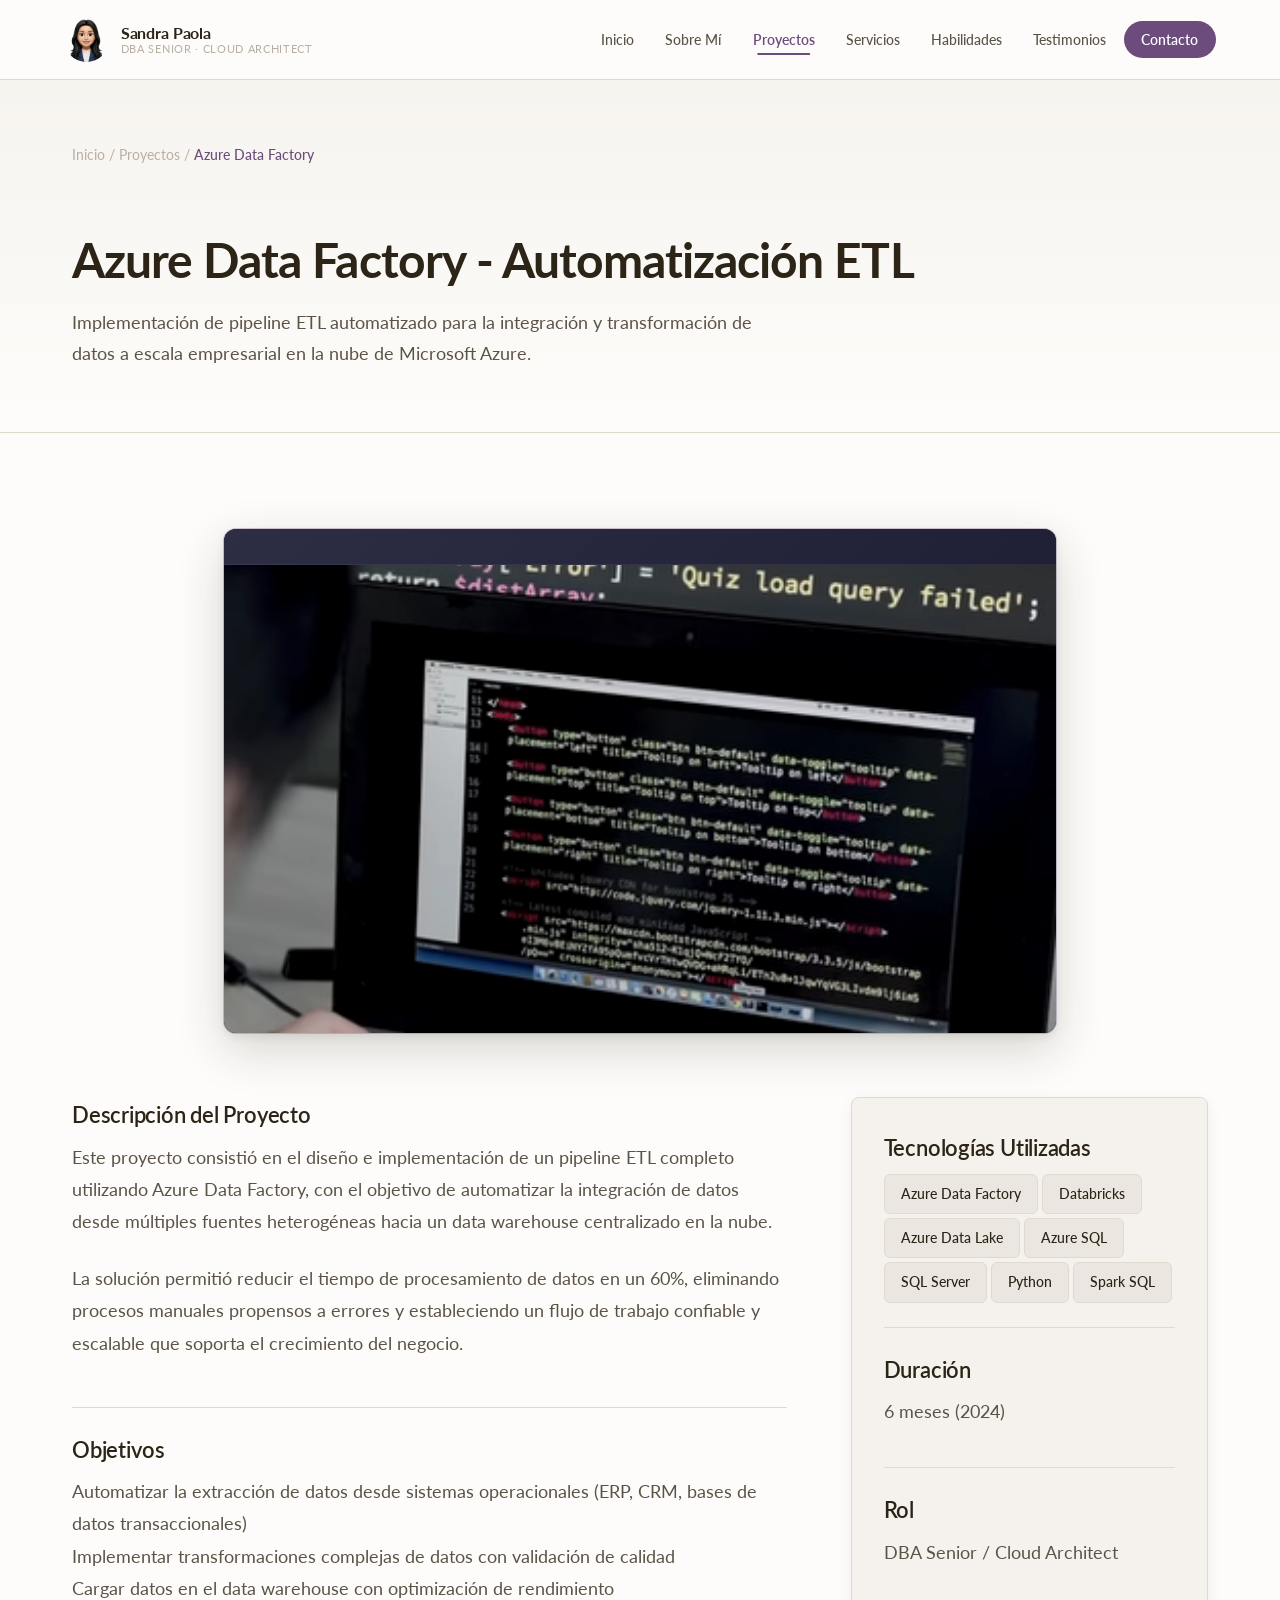
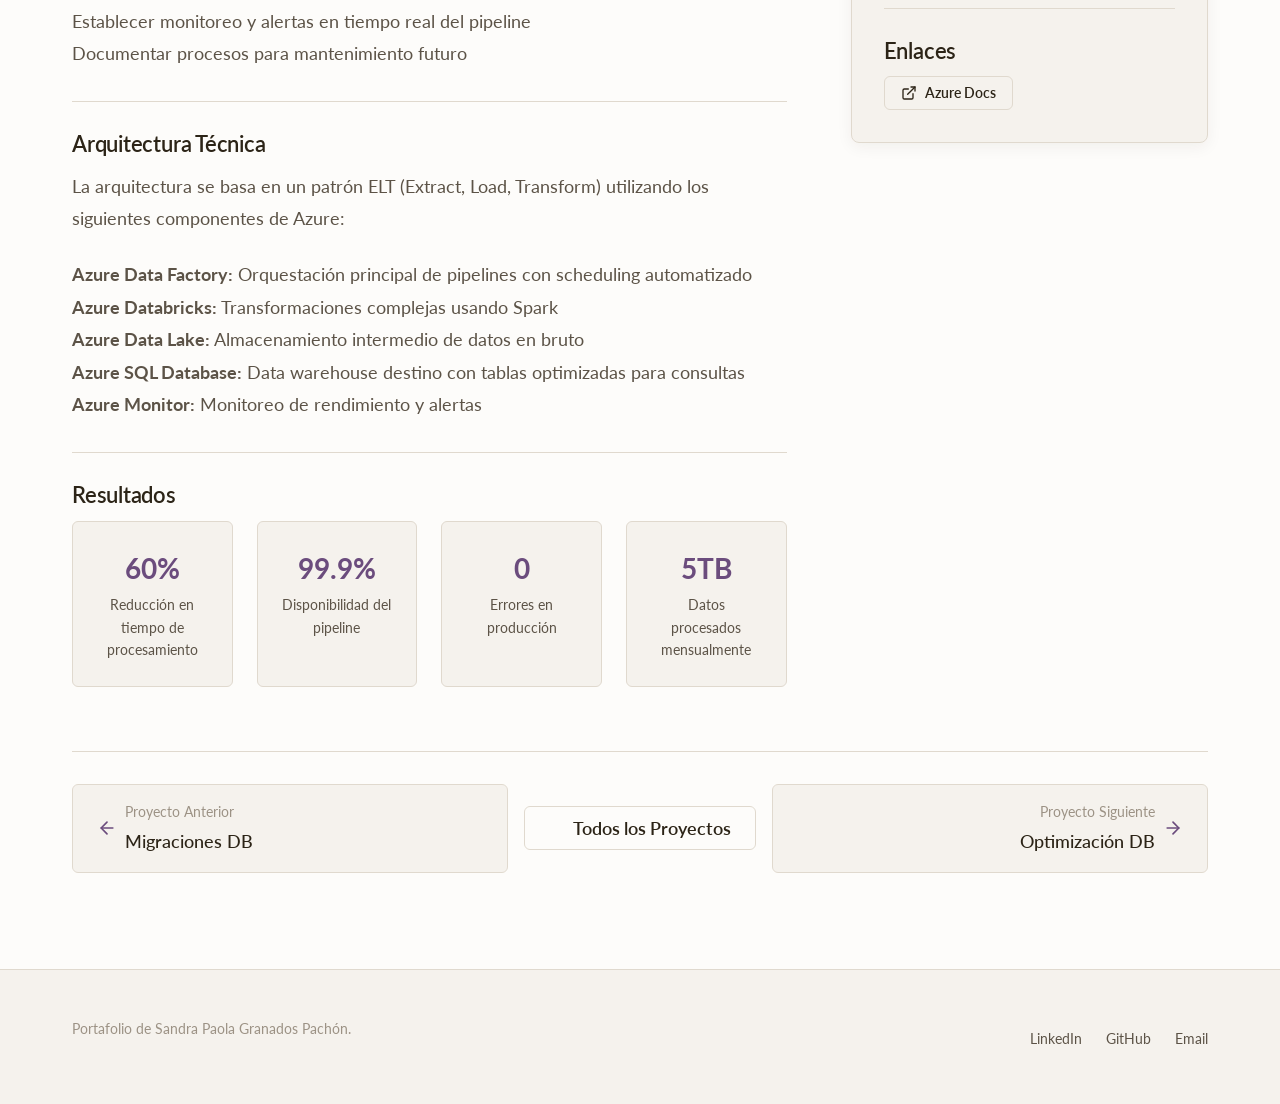
==== proyectos/azure-data-factory.html @ aad1dd27 "Portafolio web completo" ====
﻿<!-- Detalle del proyecto: Azure Data Factory - Automatización ETL -->
<!DOCTYPE html>
<html lang="es">
<head>
  <meta charset="UTF-8">
  <meta name="viewport" content="width=device-width, initial-scale=1.0">
  <meta name="description" content="Automatización ETL con Azure Data Factory - Proyecto de Sandra Paola Granados Pachón. Soluciones de integración y transformación de datos a escala empresarial.">
  <meta name="keywords" content="Azure Data Factory, ETL, Databricks, SQL Server, Cloud, Data Integration">
  <meta name="author" content="Sandra Paola Granados Pachón">
  <meta property="og:title" content="Azure Data Factory - Automatización ETL | Sandra Paola Granados">
  <meta property="og:description" content="Automatización ETL con Azure Data Factory. Soluciones de integración y transformación de datos a escala empresarial.">
  <meta property="og:type" content="website">
  <meta property="og:url" content="https://sandrapaola.github.io/portfolio/proyectos/azure-data-factory.html">
  <meta property="og:image" content="../assets/memoji-paola.jpg">
  <meta name="twitter:card" content="summary_large_image">
  <meta name="twitter:title" content="Azure Data Factory - Automatización ETL | Sandra Paola Granados">
  <meta name="twitter:description" content="Automatización ETL con Azure Data Factory. Soluciones de integración y transformación de datos a escala empresarial.">
  <meta name="twitter:image" content="../assets/memoji-paola.jpg">
  
  <title>Azure Data Factory - Automatización ETL | Sandra Paola Granados</title>
  
  <!-- Preconnect para Google Fonts (único) -->
  <link rel="preconnect" href="https://fonts.googleapis.com">
  <link rel="preconnect" href="https://fonts.gstatic.com" crossorigin>
  <link href="https://fonts.googleapis.com/css2?family=Lato:wght@400;700;900&family=JetBrains+Mono:wght@400;500&display=swap" rel="stylesheet">
  
  <!-- CSS -->
  <link rel="stylesheet" href="../css/base.css">
  <link rel="stylesheet" href="../css/main.css">
  <link rel="stylesheet" href="../css/responsive.css">
</head>
<body>

  <!-- ========================================
       HEADER - Navegación principal
       ======================================== -->
  <header class="header" id="header">
    <div class="header__container">
      <a href="../index.html" class="header__logo" title="Sandra Paola Granados - Inicio">
        <!-- Imagen del logo (Avatar Memoji) con contenedor y optimización -->
        <div class="header__logo-avatar">
          <picture>
            <source srcset="../assets/memoji-paola.webp" type="image/webp">
            <img src="../assets/memoji-paola.jpg" alt="Sandra Paola Granados" class="header__logo-img" loading="lazy">
          </picture>
        </div>
        <span class="header__logo-text">
          <span class="header__logo-name">Sandra Paola</span>
          <span class="header__logo-role">DBA Senior · Cloud Architect</span>
        </span>
      </a>
      
      <nav class="header__nav" id="main-nav" role="navigation" aria-label="Navegación principal">
        <ul class="header__nav-list">
          <li><a href="../index.html#inicio" class="header__nav-link" title="Ir a inicio">Inicio</a></li>
          <li><a href="../index.html#sobre-mi" class="header__nav-link" title="Conoce más sobre mí">Sobre Mí</a></li>
          <li><a href="../index.html#proyectos" class="header__nav-link is-active" title="Ver mis proyectos">Proyectos</a></li>
          <li><a href="../index.html#servicios" class="header__nav-link" title="Servicios que ofrezco">Servicios</a></li>
          <li><a href="../index.html#habilidades" class="header__nav-link" title="Mis habilidades técnicas">Habilidades</a></li>
          <li><a href="../index.html#testimonios" class="header__nav-link" title="Lo que dicen de mí">Testimonios</a></li>
          <li><a href="../index.html#contacto" class="header__nav-link" title="Contáctame">Contacto</a></li>
        </ul>
      </nav>

      <button class="header__menu-btn" id="menu-btn" aria-label="Abrir menú" aria-expanded="false" aria-controls="main-nav">
        <span class="header__menu-btn-line"></span>
        <span class="header__menu-btn-line"></span>
        <span class="header__menu-btn-line"></span>
      </button>
    </div>
  </header>

  <main>
    <!-- ========================================
         BREADCRUMB - Navegación de migas de pan
         ======================================== -->
    <div class="page-header">
      <div class="container">
        <nav class="breadcrumb" aria-label="Navegación de migas de pan">
          <ol class="breadcrumb__list">
            <li><a href="../index.html" class="breadcrumb__link" title="Volver a inicio">Inicio</a></li>
            <li><span class="breadcrumb__separator">/</span></li>
            <li><a href="../index.html#proyectos" class="breadcrumb__link" title="Volver a proyectos">Proyectos</a></li>
            <li><span class="breadcrumb__separator">/</span></li>
            <li><span class="breadcrumb__current">Azure Data Factory</span></li>
          </ol>
        </nav>

        <h1 class="page-header__title">Azure Data Factory - Automatización ETL</h1>
        <p class="page-header__description">Implementación de pipeline ETL automatizado para la integración y transformación de datos a escala empresarial en la nube de Microsoft Azure.</p>
      </div>
    </div>

    <!-- ========================================
         CONTENIDO DEL PROYECTO
         ======================================== -->
    <section class="project-detail section">
      <div class="container">
        <!-- Video/Imagen Hero del Proyecto -->
        <div class="project-detail__hero reveal">
          <video class="project-detail__video" autoplay muted loop preload="none" poster="../assets/memoji-paola.webp">
            <source src="../assets/proyecto-etl.webm" type="video/webm">
            <source src="../assets/proyecto-etl.mp4" type="video/mp4">
          </video>
        </div>

        <div class="project-detail__content">
          <!-- Contenido Principal -->
          <div class="project-detail__main">
            <div class="project-detail__section reveal">
              <h2 class="project-detail__section-title">Descripción del Proyecto</h2>
              <p class="project-detail__section-content">
                Este proyecto consistió en el diseño e implementación de un pipeline ETL completo utilizando Azure Data Factory, con el objetivo de automatizar la integración de datos desde múltiples fuentes heterogéneas hacia un data warehouse centralizado en la nube.
              </p>
              <p class="project-detail__section-content">
                La solución permitió reducir el tiempo de procesamiento de datos en un 60%, eliminando procesos manuales propensos a errores y estableciendo un flujo de trabajo confiable y escalable que soporta el crecimiento del negocio.
              </p>
            </div>

            <div class="project-detail__section reveal">
              <h2 class="project-detail__section-title">Objetivos</h2>
              <ul class="project-detail__section-content">
                <li>Automatizar la extracción de datos desde sistemas operacionales (ERP, CRM, bases de datos transaccionales)</li>
                <li>Implementar transformaciones complejas de datos con validación de calidad</li>
                <li>Cargar datos en el data warehouse con optimización de rendimiento</li>
                <li>Establecer monitoreo y alertas en tiempo real del pipeline</li>
                <li>Documentar procesos para mantenimiento futuro</li>
              </ul>
            </div>

            <div class="project-detail__section reveal">
              <h2 class="project-detail__section-title">Arquitectura Técnica</h2>
              <p class="project-detail__section-content">
                La arquitectura se basa en un patrón ELT (Extract, Load, Transform) utilizando los siguientes componentes de Azure:
              </p>
              <ul class="project-detail__section-content">
                <li><strong>Azure Data Factory:</strong> Orquestación principal de pipelines con scheduling automatizado</li>
                <li><strong>Azure Databricks:</strong> Transformaciones complejas usando Spark</li>
                <li><strong>Azure Data Lake:</strong> Almacenamiento intermedio de datos en bruto</li>
                <li><strong>Azure SQL Database:</strong> Data warehouse destino con tablas optimizadas para consultas</li>
                <li><strong>Azure Monitor:</strong> Monitoreo de rendimiento y alertas</li>
              </ul>
            </div>

            <div class="project-detail__section reveal">
              <h2 class="project-detail__section-title">Resultados</h2>
              <ul class="metrics">
                <li class="metric">
                  <div class="metric__value">60%</div>
                  <div class="metric__label">Reducción en tiempo de procesamiento</div>
                </li>
                <li class="metric">
                  <div class="metric__value">99.9%</div>
                  <div class="metric__label">Disponibilidad del pipeline</div>
                </li>
                <li class="metric">
                  <div class="metric__value">0</div>
                  <div class="metric__label">Errores en producción</div>
                </li>
                <li class="metric">
                  <div class="metric__value">5TB</div>
                  <div class="metric__label">Datos procesados mensualmente</div>
                </li>
              </ul>
            </div>
          </div>

          <!-- Sidebar -->
          <div class="project-detail__sidebar">
            <div class="project-detail__section reveal">
              <h3 class="project-detail__section-title">Tecnologías Utilizadas</h3>
              <ul class="project-detail__tech-list">
                <li><span class="tag">Azure Data Factory</span></li>
                <li><span class="tag">Databricks</span></li>
                <li><span class="tag">Azure Data Lake</span></li>
                <li><span class="tag">Azure SQL</span></li>
                <li><span class="tag">SQL Server</span></li>
                <li><span class="tag">Python</span></li>
                <li><span class="tag">Spark SQL</span></li>
              </ul>
            </div>

            <div class="project-detail__section reveal">
              <h3 class="project-detail__section-title">Duración</h3>
              <p class="project-detail__section-content">6 meses (2024)</p>
            </div>

            <div class="project-detail__section reveal">
              <h3 class="project-detail__section-title">Rol</h3>
              <p class="project-detail__section-content">DBA Senior / Cloud Architect</p>
            </div>

            <div class="project-detail__section reveal">
              <h3 class="project-detail__section-title">Enlaces</h3>
              <div class="flex flex--gap-md">
                <a href="https://azure.microsoft.com" class="btn btn--secondary btn--sm" target="_blank" rel="noreferrer" title="Documentación de Azure">
                  <svg width="16" height="16"><use href="../assets/icons/icons.svg#icon-external-link"/></svg>
                  Azure Docs
                </a>
              </div>
            </div>
          </div>
        </div>

        <!-- Navegación entre proyectos -->
        <div class="project-detail__nav reveal">
          <a href="migraciones-db.html" class="project-nav__link project-nav__link--prev" title="Ver proyecto anterior: Migraciones DB">
            <svg class="project-nav__link-icon" width="20" height="20"><use href="../assets/icons/icons.svg#icon-arrow-left"/></svg>
            <div class="project-nav__link-content">
              <span class="project-nav__link-label">Proyecto Anterior</span>
              <span class="project-nav__link-title">Migraciones DB</span>
            </div>
          </a>

          <a href="../index.html#proyectos" class="btn btn--secondary" title="Volver a todos los proyectos">
            <svg width="16" height="16"><use href="../assets/icons/icons.svg#icon-grid"/></svg>
            Todos los Proyectos
          </a>

          <a href="optimizacion-db.html" class="project-nav__link project-nav__link--next" title="Ver proyecto siguiente: Optimización DB">
            <div class="project-nav__link-content">
              <span class="project-nav__link-label">Proyecto Siguiente</span>
              <span class="project-nav__link-title">Optimización DB</span>
            </div>
            <svg class="project-nav__link-icon" width="20" height="20"><use href="../assets/icons/icons.svg#icon-arrow-right"/></svg>
          </a>
        </div>
      </div>
    </section>
  </main>

  <!-- ========================================
       FOOTER - Pie de página
       ======================================== -->
  <footer class="footer">
    <div class="container">
      <div class="footer__content">
        <p class="footer__copyright">Portafolio de Sandra Paola Granados Pachón.</p>
        
        <ul class="footer__links">
          <li><a href="https://www.linkedin.com/in/sandra-paola-granados-pachon-79b990417/" class="footer__link" target="_blank" rel="noreferrer" title="LinkedIn">LinkedIn</a></li>
          <li><a href="https://github.com/paolagranadosp11/" class="footer__link" target="_blank" rel="noreferrer" title="GitHub">GitHub</a></li>
          <li><a href="mailto:paolagranadosp@hotmail.com" class="footer__link" title="Email">Email</a></li>
        </ul>
      </div>
    </div>
  </footer>

  <!-- JavaScript -->
  <script src="../js/main.js" defer></script>
  <script src="../js/interactions.js" defer></script>
</body>
</html>
---- css/base.css ----
/* base.css - Estilos básicos de la web, reset general, variables y animaciones */

/* === RESET GENERAL === */
/* Limpio márgenes, bordes y paddings de todas las etiquetas para que se vean igual en todos los navegadores */
html, body, div, span, h1, h2, h3, h4, h5, h6, p, a, img, picture, video, canvas, svg, button, input, textarea, select, label, form, section, article, nav, header, footer, main, ul, ol, li,
html::before, html::after, body::before, body::after, div::before, div::after, span::before, span::after, h1::before, h1::after, h2::before, h2::after, h3::before, h3::after, h4::before, h4::after, h5::before, h5::after, h6::before, h6::after, p::before, p::after, a::before, a::after, img::before, img::after, picture::before, picture::after, video::before, video::after, canvas::before, canvas::after, svg::before, svg::after, button::before, button::after, input::before, input::after, textarea::before, textarea::after, select::before, select::after, label::before, label::after, form::before, form::after, section::before, section::after, article::before, article::after, nav::before, nav::after, header::before, header::after, footer::before, footer::after, main::before, main::after, ul::before, ul::after, ol::before, ol::after, li::before, li::after {
  margin: 0;
  padding: 0;
  border: 0;
  box-sizing: border-box;
}

html {
  scroll-behavior: smooth;
  font-size: 100%;
}

body {
  font-family: 'Lato', 'Segoe UI', Roboto, sans-serif;
  font-size: var(--font-size-body);
  font-weight: var(--font-weight-regular);
  line-height: 1.6;
  color: var(--color-text-primary);
  background-color: var(--color-bg-primary);
  -webkit-font-smoothing: antialiased;
  -moz-osx-font-smoothing: grayscale;
}

img,
picture,
video,
canvas,
svg {
  display: block;
  max-width: 100%;
  object-fit: cover;
  object-position: center center;
}

input,
button,
textarea,
select {
  font: inherit;
  color: inherit;
}

button {
  cursor: pointer;
  background: none;
}

a {
  color: var(--color-accent-primary);
  text-decoration: none;
  transition: color var(--transition-fast);
}

a:hover {
  color: var(--color-accent-secondary);
}

a:active {
  opacity: 0.7;
}

ul,
ol {
  list-style: none;
}

p {
  margin-bottom: 1rem;
}

/* === VARIABLES DE DISEÑO (Colores, Fuentes y Espacios) === */
:root {
  /* Colores de fondo de la web (tonos beige claro) */
  --color-bg-primary: #FDFCFA;
  --color-bg-secondary: #F5F2ED;
  --color-bg-tertiary: #EBE7E0;
  --color-bg-quaternary: #DDD7CC;

  /* Colores para las letras */
  --color-text-primary: #2C2417;
  --color-text-secondary: #5C5347;
  --color-text-muted: #9C9285;
  --color-text-tertiary: #B8AFA3;

  /* Colores de acento (tonos morados) */
  --color-accent-primary: #6B4C7D;
  --color-accent-secondary: #4A3058;
  --color-accent-light: #9B8AAE;

  /* Detalles en dorado vintage */
  --color-gold-primary: #B8963E;
  --color-gold-secondary: #8B7340;
  --color-gold-light: #D4B96A;

  /* Alertas y avisos */
  --color-accent-success: #5F6B52;
  --color-accent-warning: #B8963E;
  --color-accent-danger: #8B3A3A;

  /* Bordes de cajas */
  --color-border-primary: #E0D9CE;
  --color-border-secondary: #D4C9BB;

  /* Sombras y opacidades */
  --color-bg-header: rgba(253, 252, 250, 0.95);
  --color-bg-mobile-nav: rgba(253, 252, 250, 0.98);
  --color-overlay-hero: rgba(245, 242, 237, 0.85);
  --color-overlay-card: rgba(44, 36, 23, 0.85);
  --color-overlay-gallery: rgba(44, 36, 23, 0.6);
  --color-overlay-lightbox: rgba(0, 0, 0, 0.85);
  --color-shadow-lightbox: rgba(0, 0, 0, 0.3);
  --color-badge-primary: rgba(107, 76, 125, 0.15);
  --color-badge-success: rgba(95, 107, 82, 0.15);
  --color-badge-warning: rgba(184, 150, 62, 0.15);
  --color-badge-danger: rgba(139, 58, 58, 0.15);
  --color-focus-glow: rgba(184, 150, 62, 0.15);
  --color-focus-error: rgba(139, 58, 58, 0.15);
  --color-spinner-border: rgba(253, 252, 250, 0.4);

  --shadow-sm: 0 0.0625rem 0.1875rem var(--color-shadow-lightbox);
  --shadow-md: 0 0.25rem 0.75rem var(--color-shadow-lightbox);
  --shadow-lg: 0 0.5rem 1.5rem var(--color-shadow-lightbox);
  --shadow-glow: 0 0 0 0.1875rem var(--color-focus-glow);

  /* Tipo de letra principal y de código */
  --font-body: 'Lato', 'Segoe UI', Roboto, sans-serif;
  --font-mono: 'JetBrains Mono', 'Fira Code', monospace;

  /* Tamaños de letra según el ancho de pantalla (escalas automáticas) */
  --font-size-h1: clamp(2.25rem, 5vw + 1rem, 4rem);
  --font-size-h2: clamp(1.75rem, 4vw + 0.5rem, 3rem);
  --font-size-h3: clamp(1.375rem, 3vw + 0.25rem, 1.75rem);
  --font-size-h4: clamp(1.125rem, 2vw + 0.25rem, 1.375rem);
  --font-size-body: clamp(1rem, 1.5vw, 1.125rem);
  --font-size-small: clamp(0.875rem, 1vw, 0.875rem);
  --font-size-xs: clamp(0.75rem, 0.8vw, 0.75rem);

  --font-weight-regular: 400;
  --font-weight-medium: 500;
  --font-weight-semibold: 600;
  --font-weight-bold: 700;

  /* Espaciados modulares */
  --space-xs: 0.25rem;
  --space-sm: 0.5rem;
  --space-md: 1rem;
  --space-lg: 1.5rem;
  --space-xl: 2rem;
  --space-2xl: 3rem;
  --space-3xl: 4rem;
  --space-4xl: 6rem;

  --radius-sm: 0.25rem;
  --radius-md: 0.375rem;
  --radius-lg: 0.5rem;
  --radius-full: 9999px;

  --transition-fast: 150ms ease;
  --transition-base: 250ms ease;
  --transition-slow: 350ms ease;

  --max-width: 1200px;
  --header-height: 80px;
}

/* === TIPOGRAFÍA GENERAL === */
h1 {
  font-size: var(--font-size-h1);
  font-weight: var(--font-weight-bold);
  letter-spacing: -0.02em;
}

h2 {
  font-size: var(--font-size-h2);
  font-weight: var(--font-weight-bold);
  letter-spacing: -0.01em;
}

h3 {
  font-size: var(--font-size-h3);
  font-weight: var(--font-weight-semibold);
}

h4 {
  font-size: var(--font-size-h4);
  font-weight: var(--font-weight-semibold);
}

code, kbd, pre {
  font-family: var(--font-mono);
}

code {
  padding: 0.25rem 0.5rem;
  font-size: 0.875em;
  background-color: var(--color-bg-tertiary);
  border-radius: var(--radius-sm);
  color: var(--color-accent-primary);
}

pre {
  padding: var(--space-md);
  background-color: var(--color-bg-secondary);
  border: 0.0625rem solid var(--color-border-primary);
  border-radius: var(--radius-md);
  overflow-x: auto;
}

pre code {
  padding: 0;
  background: none;
  color: var(--color-text-primary);
}

::selection {
  background-color: var(--color-accent-primary);
  color: var(--color-bg-primary);
}

::-webkit-scrollbar {
  width: 0.5rem;
  height: 0.5rem;
}

::-webkit-scrollbar-track {
  background: var(--color-bg-secondary);
}

::-webkit-scrollbar-thumb {
  background: var(--color-border-secondary);
  border-radius: var(--radius-full);
}

::-webkit-scrollbar-thumb:hover {
  background: var(--color-text-muted);
}

:focus-visible {
  outline: 2px solid var(--color-accent-primary);
  outline-offset: 2px;
}

/* === ESTRUCTURA DE CONTENEDORES Y REJILLAS (LAYOUT) === */
.container {
  width: 100%;
  max-width: var(--max-width);
  margin: 0 auto;
  padding: 0 var(--space-lg);
}

.container--narrow {
  max-width: 56.25rem;
}

.container--wide {
  max-width: 87.5rem;
}

.section {
  padding: var(--space-4xl) 0;
}

.section--compact {
  padding: var(--space-3xl) 0;
}

.grid {
  display: grid;
  gap: var(--space-xl);
}

.grid--cols-two { grid-template-columns: repeat(2, 1fr); }
.grid--cols-three { grid-template-columns: repeat(3, 1fr); }
.grid--cols-four { grid-template-columns: repeat(4, 1fr); }
.grid--auto { grid-template-columns: repeat(auto-fit, minmax(18.75rem, 1fr)); }
.grid--auto-sm { grid-template-columns: repeat(auto-fit, minmax(15.625rem, 1fr)); }

.flex { display: flex; }
.flex--center { display: flex; align-items: center; justify-content: center; }
.flex--between { display: flex; align-items: center; justify-content: space-between; }
.flex--column { flex-direction: column; }
.flex--wrap { flex-wrap: wrap; }
.flex--gap-sm { gap: var(--space-sm); }
.flex--gap-md { gap: var(--space-md); }
.flex--gap-lg { gap: var(--space-lg); }
.flex--gap-xl { gap: var(--space-xl); }

.align-center { align-items: center; }
.align-start { align-items: flex-start; }
.align-end { align-items: flex-end; }
.justify-center { justify-content: center; }
.justify-between { justify-content: space-between; }
.justify-end { justify-content: flex-end; }

.text-center { text-align: center; }
.text-left { text-align: left; }
.text-right { text-align: right; }

.mx-auto { margin-left: auto; margin-right: auto; }
.mt-sm { margin-top: var(--space-sm); }
.mt-md { margin-top: var(--space-md); }
.mt-lg { margin-top: var(--space-lg); }
.mt-xl { margin-top: var(--space-xl); }
.mt-2xl { margin-top: var(--space-2xl); }
.mt-3xl { margin-top: var(--space-3xl); }

.mb-sm { margin-bottom: var(--space-sm); }
.mb-md { margin-bottom: var(--space-md); }
.mb-lg { margin-bottom: var(--space-lg); }
.mb-xl { margin-bottom: var(--space-xl); }
.mb-2xl { margin-bottom: var(--space-2xl); }
.mb-3xl { margin-bottom: var(--space-3xl); }

.p-sm { padding: var(--space-sm); }
.p-md { padding: var(--space-md); }
.p-lg { padding: var(--space-lg); }
.p-xl { padding: var(--space-xl); }

.divider {
  width: 100%;
  height: 0.0625rem;
  background-color: var(--color-border-primary);
  margin: var(--space-xl) 0;
}

.divider--gradient {
  background: linear-gradient(90deg, transparent, var(--color-border-primary), transparent);
}

.card {
  display: flex;
  flex-direction: column;
  background-color: var(--color-bg-secondary);
  border: 0.0625rem solid var(--color-border-primary);
  border-radius: var(--radius-md);
  overflow: hidden;
  transition: transform var(--transition-base), box-shadow var(--transition-base);
}

.card:hover {
  transform: translateY(-0.25rem);
  box-shadow: var(--shadow-lg);
}

.card:active {
  transform: translateY(-0.125rem);
  box-shadow: var(--shadow-md);
}

.card__body {
  padding: var(--space-lg);
  flex: 1;
}

.card__footer {
  padding: var(--space-md) var(--space-lg);
  border-top: 0.0625rem solid var(--color-border-primary);
  background-color: var(--color-bg-tertiary);
}

.projects-grid {
  display: grid;
  grid-template-columns: repeat(auto-fit, minmax(21.875rem, 1fr));
  gap: var(--space-xl);
}

.breadcrumb {
  display: flex;
  align-items: center;
  gap: var(--space-sm);
  font-size: var(--font-size-small);
  color: var(--color-text-secondary);
  margin-bottom: var(--space-xl);
}

.breadcrumb__separator { color: var(--color-text-muted); }
.breadcrumb__link {
  color: var(--color-accent-primary);
  transition: color var(--transition-fast);
}
.breadcrumb__link:hover { color: var(--color-accent-secondary); }
.breadcrumb__link:active { opacity: 0.7; }
.breadcrumb__current { color: var(--color-text-primary); }

/* === ANIMACIONES Y EFECTOS === */
.reveal {
  opacity: 0;
  transform: translateY(1.25rem);
  transition: opacity 0.5s ease, transform 0.5s ease;
  animation-fill-mode: both;
}

.reveal.is-visible {
  opacity: 1;
  transform: translateY(0);
}

.reveal--left {
  transform: translateX(-1.25rem);
}

.reveal--left.is-visible {
  transform: translateX(0);
}

.reveal-stagger .reveal:nth-child(1) { transition-delay: 0ms; }
.reveal-stagger .reveal:nth-child(2) { transition-delay: 80ms; }
.reveal-stagger .reveal:nth-child(3) { transition-delay: 160ms; }
.reveal-stagger .reveal:nth-child(4) { transition-delay: 240ms; }
.reveal-stagger .reveal:nth-child(5) { transition-delay: 320ms; }
.reveal-stagger .reveal:nth-child(6) { transition-delay: 400ms; }

@keyframes fadeInUp {
  from { opacity: 0; transform: translateY(1rem); }
  to { opacity: 1; transform: translateY(0); }
}

@keyframes fadeIn {
  from { opacity: 0; }
  to { opacity: 1; }
}

@keyframes marquee {
  0% { transform: translateX(0); }
  100% { transform: translateX(-50%); }
}

@keyframes typing {
  from { width: 0; }
  to { width: 100%; }
}

@keyframes blinkCaret {
  0%, 50% { border-color: transparent; }
  51%, 100% { border-color: var(--color-text-primary); }
}

@keyframes slideInRight {
  from { opacity: 0; transform: translateX(1.875rem); }
  to { opacity: 1; transform: translateX(0); }
}

@keyframes slideInLeft {
  from { opacity: 0; transform: translateX(-1.875rem); }
  to { opacity: 1; transform: translateX(0); }
}

@keyframes spin {
  from { transform: rotate(0deg); }
  to { transform: rotate(360deg); }
}

.loading-spinner {
  width: 1.25rem;
  height: 1.25rem;
  border: 0.125rem solid var(--color-spinner-border);
  border-top-color: var(--color-bg-primary);
  border-radius: 50%;
  animation: spin 0.8s linear infinite both;
  display: inline-block;
}

.hover-lift {
  transition: transform var(--transition-fast), box-shadow var(--transition-fast);
}

.hover-lift:hover {
  transform: translateY(-0.25rem);
  box-shadow: var(--shadow-lg);
}

.hover-lift:active {
  transform: translateY(-0.125rem);
  box-shadow: var(--shadow-md);
}

/* Ajustes cuando el sistema operativo tiene desactivadas las animaciones */
@media (prefers-reduced-motion: reduce) {
  html { scroll-behavior: auto !important; }
  
  html, body, div, span, h1, h2, h3, h4, h5, h6, p, a, img, picture, video, canvas, svg, button, input, textarea, select, label, form, section, article, nav, header, footer, main, ul, ol, li {
    animation-duration: 0.01ms !important;
    animation-iteration-count: 1 !important;
    transition-duration: 0.01ms !important;
  }

  .reveal, .reveal--left {
    animation-duration: 0.01ms !important;
    animation-iteration-count: 1 !important;
    transition-duration: 0.01ms !important;
  }

  .loading-spinner {
    animation-duration: 0.01ms !important;
    animation-iteration-count: 1 !important;
  }
}
---- css/main.css ----
/* main.css - Todos los componentes y secciones específicas de la web */

/* ========================================
   1. ELEMENTOS COMUNES Y BOTONES
   ======================================== */
.btn {
  display: inline-flex;
  align-items: center;
  justify-content: center;
  gap: var(--space-sm);
  padding: 0.75rem 1.5rem;
  font-family: var(--font-body);
  font-size: var(--font-size-body);
  font-weight: var(--font-weight-semibold);
  line-height: 1;
  text-align: center;
  text-decoration: none;
  border: none;
  border-radius: var(--radius-md);
  cursor: pointer;
  /* Transiciones específicas de animación */
  transition: background-color var(--transition-fast), color var(--transition-fast),
              box-shadow var(--transition-fast), border-color var(--transition-fast),
              transform var(--transition-fast);
}

.btn:hover { transform: translateY(-0.125rem); }
.btn:active { transform: translateY(0); }

/* Botón de color morado principal */
.btn--primary {
  background-color: var(--color-accent-primary);
  color: var(--color-bg-primary);
}
.btn--primary:hover {
  background-color: var(--color-accent-secondary);
  box-shadow: var(--shadow-glow);
}
.btn--primary:active { transform: scale(0.98); }

/* Botón con borde gris */
.btn--secondary {
  background-color: transparent;
  color: var(--color-text-primary);
  border: 0.0625rem solid var(--color-border-primary);
}
.btn--secondary:hover {
  background-color: var(--color-bg-tertiary);
  border-color: var(--color-accent-primary);
  color: var(--color-accent-primary);
}
.btn--secondary:active { transform: scale(0.98); }

/* Botón simple sin fondo */
.btn--ghost {
  background-color: transparent;
  color: var(--color-accent-primary);
}
.btn--ghost:hover { background-color: var(--color-bg-tertiary); }
.btn--ghost:active { opacity: 0.7; }

.btn--sm { padding: 0.5rem 1rem; font-size: var(--font-size-small); }
.btn--lg { padding: 1rem 2rem; font-size: 1.125rem; }
.btn--icon { padding: 0.75rem; }
.btn--icon.btn--sm { padding: 0.5rem; }
.btn--icon.btn--lg { padding: 1rem; }

/* Pequeñas etiquetas redondeadas */
.badge {
  display: inline-flex;
  align-items: center;
  padding: 0.25rem 0.75rem;
  font-family: var(--font-body);
  font-size: 0.75rem;
  font-weight: var(--font-weight-medium);
  line-height: 1;
  border-radius: var(--radius-full);
  background-color: var(--color-bg-tertiary);
  color: var(--color-text-secondary);
}
.badge--primary { background-color: var(--color-badge-primary); color: var(--color-accent-primary); }
.badge--success { background-color: var(--color-badge-success); color: var(--color-accent-success); }
.badge--warning { background-color: var(--color-badge-warning); color: var(--color-gold-primary); }
.badge--danger { background-color: var(--color-badge-danger); color: var(--color-accent-danger); }

/* Etiquetas de tecnologías */
.tag {
  display: inline-flex;
  align-items: center;
  gap: var(--space-xs);
  padding: 0.5rem 1rem;
  font-family: var(--font-body);
  font-size: var(--font-size-small);
  font-weight: var(--font-weight-medium);
  background-color: var(--color-bg-tertiary);
  color: var(--color-text-primary);
  border: 0.0625rem solid var(--color-border-primary);
  border-radius: var(--radius-md);
  transition: background-color var(--transition-fast), border-color var(--transition-fast), color var(--transition-fast);
}
.tag:hover {
  background-color: var(--color-bg-secondary);
  border-color: var(--color-accent-primary);
  color: var(--color-accent-primary);
}
.tag:active {
  background-color: var(--color-bg-tertiary);
  transform: scale(0.97);
}
.tag__icon { width: 1rem; height: 1rem; }

/* Carteles flotantes de información */
.tooltip { position: relative; }
.tooltip__content {
  position: absolute;
  bottom: 100%;
  left: 50%;
  transform: translateX(-50%) translateY(-0.5rem);
  padding: 0.5rem 0.75rem;
  font-family: var(--font-body);
  font-size: 0.75rem;
  font-weight: var(--font-weight-medium);
  color: var(--color-text-primary);
  background-color: var(--color-bg-primary);
  border: 0.0625rem solid var(--color-border-primary);
  border-radius: var(--radius-sm);
  white-space: nowrap;
  opacity: 0;
  visibility: hidden;
  transition: opacity var(--transition-fast), visibility var(--transition-fast), transform var(--transition-fast);
  pointer-events: none;
  z-index: 10;
  box-shadow: var(--shadow-md);
}
.tooltip:hover .tooltip__content {
  opacity: 1;
  visibility: visible;
  transform: translateX(-50%) translateY(-0.25rem);
}

/* Líneas de separación elegantes con texto */
.separator {
  display: flex;
  align-items: center;
  gap: var(--space-md);
  color: var(--color-text-muted);
  font-family: var(--font-body);
  font-size: var(--font-size-small);
  text-transform: uppercase;
  letter-spacing: 0.1em;
}
.separator::before,
.separator::after {
  content: '';
  flex: 1;
  height: 0.0625rem;
  background-color: var(--color-border-primary);
}

/* Efecto de carga esqueleto */
.skeleton {
  background: linear-gradient(90deg, var(--color-bg-tertiary) 25%, var(--color-bg-secondary) 50%, var(--color-bg-tertiary) 75%);
  background-size: 200% 100%;
  animation: skeleton-loading 1.5s infinite both;
  border-radius: var(--radius-md);
}
@keyframes skeleton-loading {
  0% { background-position: 200% 0; }
  100% { background-position: -200% 0; }
}

/* Botones redondos con icono */
.icon-btn {
  display: inline-flex;
  align-items: center;
  justify-content: center;
  width: 2.5rem;
  height: 2.5rem;
  padding: 0;
  color: var(--color-text-secondary);
  background-color: transparent;
  border: 0.0625rem solid var(--color-border-primary);
  border-radius: var(--radius-md);
  transition: color var(--transition-fast), background-color var(--transition-fast), border-color var(--transition-fast), transform var(--transition-fast);
}
.icon-btn:hover {
  color: var(--color-accent-primary);
  background-color: var(--color-bg-secondary);
  border-color: var(--color-accent-primary);
}
.icon-btn:active {
  transform: scale(0.95);
  color: var(--color-accent-secondary);
}
.icon-btn svg { width: 1.25rem; height: 1.25rem; }

/* Fotos de perfil redondeadas */
.avatar {
  width: 3.75rem;
  height: 3.75rem;
  border-radius: var(--radius-full);
  object-fit: cover;
  border: 0.125rem solid var(--color-border-primary);
}
.avatar--lg { width: 6.25rem; height: 6.25rem; }
.avatar--xl { width: 9.375rem; height: 9.375rem; }

/* Barra de progreso */
.progress {
  width: 100%;
  height: 0.5rem;
  background-color: var(--color-bg-tertiary);
  border-radius: var(--radius-full);
  overflow: hidden;
}
.progress__bar {
  height: 100%;
  background-color: var(--color-accent-primary);
  border-radius: var(--radius-full);
  transition: width var(--transition-slow);
}

/* ========================================
   2. CABECERA Y LOGO
   ======================================== */
.header {
  position: fixed;
  top: 0;
  left: 0;
  right: 0;
  height: var(--header-height);
  background-color: var(--color-bg-primary);
  border-bottom: 0.0625rem solid var(--color-border-primary);
  z-index: 200;
  /* Transición suave al reducirse con el scroll */
  transition: height 0.3s ease, box-shadow 0.3s ease;
}

/* El header se achica y gana sombra cuando el usuario baja */
.header.is-scrolled {
  height: 60px;
  box-shadow: 0 2px 12px rgba(44, 36, 23, 0.09);
}

.header__container {
  display: flex;
  align-items: center;
  justify-content: space-between;
  height: 100%;
  max-width: var(--max-width);
  margin: 0 auto;
  padding: 0 var(--space-lg);
}

/* Logo: monograma + nombre + cargo en una fila elegante */
.header__logo {
  display: flex;
  align-items: center;
  gap: 0.75rem;
  text-decoration: none;
  color: var(--color-text-primary);
  transition: opacity 0.15s ease;
}
.header__logo:hover { opacity: 0.8; }
.header__logo:active { opacity: 0.6; }

/* Contenedor circular elegante para el avatar memoji */
.header__logo-avatar {
  display: flex;
  align-items: center;
  justify-content: center;
  width: 2.8rem;
  height: 2.8rem;
  border-radius: var(--radius-full);
  overflow: hidden;
  flex-shrink: 0;
  transition: width 0.3s cubic-bezier(0.25, 0.8, 0.25, 1), height 0.3s cubic-bezier(0.25, 0.8, 0.25, 1);
}

/* El avatar se reduce de tamaño cuando la cabecera se achica al hacer scroll */
.header.is-scrolled .header__logo-avatar {
  width: 2.25rem;
  height: 2.25rem;
}

.header__logo:hover .header__logo-avatar {
  transform: scale(1.04);
}

.header__logo-img {
  display: block;
  width: 100%;
  height: 100%;
  object-fit: cover;
  object-position: center;
  mix-blend-mode: multiply; /* Elimina el fondo blanco de la imagen */
  transition: transform 0.3s ease;
}

.header__logo:hover .header__logo-img {
  transform: scale(1.08);
}

/* Nombre y cargo apilados verticalmente junto al avatar */
.header__logo-text {
  display: flex;
  flex-direction: column;
  line-height: 1.2;
}
.header__logo-name {
  font-family: var(--font-body);
  font-weight: 700;
  font-size: 1rem;
  color: var(--color-text-primary);
  letter-spacing: -0.01em;
}
.header__logo-role {
  font-family: var(--font-body);
  font-weight: 400;
  font-size: 0.7rem;
  color: var(--color-text-tertiary);
  letter-spacing: 0.06em;
  text-transform: uppercase;
}

/* Menú de navegación principal */
.header__nav {
  display: flex;
  align-items: center;
}
.header__nav-list {
  display: flex;
  align-items: center;
  gap: 0.25rem;
  list-style: none;
}
.header__nav-link {
  display: inline-block;
  padding: 0.45rem 0.85rem;
  border-radius: var(--radius-md);
  font-family: var(--font-body);
  font-size: 0.9rem;
  font-weight: var(--font-weight-medium);
  color: var(--color-text-secondary);
  text-decoration: none;
  transition: color 0.15s ease, background-color 0.15s ease;
  position: relative;
}
/* Punto activo sutil debajo del enlace seleccionado */
.header__nav-link::after {
  content: '';
  position: absolute;
  bottom: 0.2rem;
  left: 50%;
  transform: translateX(-50%);
  width: 0;
  height: 0.15rem;
  border-radius: var(--radius-full);
  background-color: var(--color-accent-primary);
  transition: width 0.2s ease;
}
.header__nav-link:hover {
  color: var(--color-accent-primary);
  background-color: rgba(107, 76, 125, 0.07);
}
.header__nav-link:active { opacity: 0.7; }
.header__nav-link.is-active {
  color: var(--color-accent-primary);
  font-weight: var(--font-weight-semibold);
}
.header__nav-link:hover::after,
.header__nav-link.is-active::after {
  width: 60%;
}

/* Botón CTA de contacto en el nav (el último enlace) */
.header__nav-list li:last-child .header__nav-link {
  background-color: var(--color-accent-primary);
  color: #fff;
  padding: 0.45rem 1.1rem;
  border-radius: var(--radius-full);
  font-weight: var(--font-weight-semibold);
  transition: background-color 0.15s ease, transform 0.15s ease;
}
.header__nav-list li:last-child .header__nav-link:hover {
  background-color: var(--color-accent-secondary);
  transform: translateY(-1px);
}
.header__nav-list li:last-child .header__nav-link:active {
  transform: translateY(0);
  opacity: 1;
}
.header__nav-list li:last-child .header__nav-link::after {
  display: none;
}

/* El botón hamburguesa solo aparece en móvil (responsive.css lo muestra en pantallas pequeñas) */
.header__menu-btn {
  display: none;
  flex-direction: column;
  justify-content: center;
  align-items: center;
  width: 2.5rem;
  height: 2.5rem;
  background: none;
  border: none;
  cursor: pointer;
  gap: 0.375rem;
}
.header__menu-btn:hover .header__menu-btn-line { background-color: var(--color-accent-primary); }
.header__menu-btn:active .header__menu-btn-line { opacity: 0.7; }
.header__menu-btn-line {
  width: 1.5rem;
  height: 0.125rem;
  background-color: var(--color-text-primary);
  transition: transform var(--transition-fast), opacity var(--transition-fast);
  transform-origin: center;
}
.header__menu-btn.is-active .header__menu-btn-line:nth-child(1) {
  transform: rotate(45deg) translate(0.3125rem, 0.3125rem);
}
.header__menu-btn.is-active .header__menu-btn-line:nth-child(2) { opacity: 0; }
.header__menu-btn.is-active .header__menu-btn-line:nth-child(3) {
  transform: rotate(-45deg) translate(0.3125rem, -0.3125rem);
}

/* ========================================
   3. SECCIÓN HERO (Presentación de inicio)
   ======================================== */
.hero {
  position: relative;
  min-height: 100vh;
  display: flex;
  align-items: center;
  justify-content: center;
  overflow: hidden;
  background-color: var(--color-bg-secondary);
}
.hero__video {
  position: absolute;
  top: 0;
  left: 0;
  width: 100%;
  height: 100%;
  object-fit: cover;
  z-index: -1;
  opacity: 0.25;
}
.hero__overlay {
  position: absolute;
  top: 0;
  left: 0;
  width: 100%;
  height: 100%;
  background: linear-gradient(180deg, var(--color-overlay-hero) 0%, var(--color-bg-header) 100%);
  z-index: -1;
}
.hero__content {
  text-align: center;
  max-width: 50rem;
  padding: 0 var(--space-lg);
  z-index: 1;
}
/* Texto marquesina infinito horizontal */
.hero__subtitle-wrapper {
  overflow: hidden;
  white-space: nowrap;
  width: 100%;
  margin-bottom: var(--space-md);
}
.hero__subtitle-track {
  display: inline-block;
  animation: marquee 20s linear infinite both;
}
.hero__subtitle-track span {
  display: inline-block;
  padding-right: 4rem;
  font-family: var(--font-body);
  font-size: var(--font-size-body);
  font-weight: var(--font-weight-semibold);
  color: var(--color-accent-primary);
  text-transform: uppercase;
  letter-spacing: 0.35em;
}
.hero__title {
  font-size: var(--font-size-h1);
  font-weight: var(--font-weight-bold);
  color: var(--color-text-primary);
  margin-bottom: var(--space-lg);
  line-height: 1.15;
  display: flex;
  flex-direction: column;
  align-items: center;
}
.hero__title-line {
  display: block;
  overflow: hidden;
  white-space: nowrap;
  width: 0;
}
.hero__title-line--1 { animation: typing 1.6s steps(12, end) 0.3s both; }
.hero__title-line--2 { animation: typing 1.8s steps(15, end) 2.2s both; }
.hero__description {
  font-family: var(--font-body);
  font-size: clamp(1rem, 2vw, 1.25rem);
  color: var(--color-text-secondary);
  margin-bottom: var(--space-2xl);
  max-width: 37.5rem;
  margin-left: auto;
  margin-right: auto;
  line-height: 1.7;
}
.hero__cta {
  display: flex;
  gap: var(--space-md);
  justify-content: center;
  flex-wrap: wrap;
}

/* ========================================
   4. SECCIONES: SOBRE MÍ, SERVICIOS Y HABILIDADES
   ======================================== */
.about { background-color: var(--color-bg-primary); }
.about__grid {
  display: grid;
  grid-template-columns: 1fr 2fr;
  gap: var(--space-3xl);
  align-items: start;
}
.about__image-wrapper { position: relative; }
.about__image {
  width: 100%;
  max-width: 18.75rem;
  mix-blend-mode: multiply; /* Elimina el fondo blanco de la imagen */
}
.about__image-decoration {
  display: none; /* Se oculta la decoración de fondo */
}
.about__content {
  display: flex;
  flex-direction: column;
  gap: var(--space-lg);
}
.about__text {
  font-family: var(--font-body);
  color: var(--color-text-secondary);
  line-height: 1.8;
}
.about__stats {
  display: grid;
  grid-template-columns: repeat(3, 1fr);
  gap: var(--space-lg);
  margin-top: var(--space-lg);
}
.about__stat {
  text-align: center;
  padding: var(--space-lg);
  background-color: var(--color-bg-secondary);
  border-radius: var(--radius-md);
  border: 0.0625rem solid var(--color-border-primary);
}
.about__stat-number {
  font-family: var(--font-body);
  font-size: var(--font-size-h3);
  font-weight: var(--font-weight-bold);
  color: var(--color-accent-primary);
}
.about__stat-label {
  font-family: var(--font-body);
  font-size: var(--font-size-small);
  color: var(--color-text-secondary);
  margin-top: var(--space-xs);
}

/* Certificaciones */
.about__certs-full {
  width: 100vw;
  margin-left: calc(-50vw + 50%);
  padding: var(--space-2xl) 0;
  background-color: transparent;
}
.about__certs {
  max-width: 75rem;
  margin: 0 auto;
  padding: 0 var(--space-lg);
  display: grid;
  grid-template-columns: repeat(3, 1fr);
  gap: var(--space-md);
}
.about__cert {
  display: flex;
  align-items: center;
  gap: var(--space-md);
  padding: var(--space-md);
  background-color: var(--color-bg-secondary);
  border: 0.0625rem solid var(--color-border-primary);
  border-radius: var(--radius-md);
  font-family: var(--font-body);
  font-size: var(--font-size-small);
  color: var(--color-text-secondary);
  text-decoration: none;
  cursor: pointer;
  transition: border-color var(--transition-base), color var(--transition-base), transform var(--transition-base), box-shadow var(--transition-base);
}
.about__cert:hover {
  border-color: var(--color-gold-primary);
  color: var(--color-text-primary);
  transform: translateY(-0.25rem);
  box-shadow: var(--shadow-lg);
}
.about__cert:active {
  transform: translateY(-0.0625rem);
  box-shadow: var(--shadow-md);
}
.about__cert-thumb {
  width: 5rem;
  height: 3.75rem;
  object-fit: cover;
  border-radius: var(--radius-sm);
  flex-shrink: 0;
  transition: transform var(--transition-base);
}
.about__cert:hover .about__cert-thumb { transform: scale(1.05); }
.about__cert:active .about__cert-thumb { transform: scale(1.02); }
.about__cert-info { display: flex; flex-direction: column; gap: 0.125rem; text-align: left; }
.about__cert-title { font-weight: var(--font-weight-semibold); color: var(--color-text-primary); font-size: var(--font-size-body); }
.about__cert-institution { font-size: var(--font-size-small); color: var(--color-text-secondary); line-height: 1.3; }
.about__cert-year { font-size: var(--font-size-xs); color: var(--color-accent-primary); font-weight: var(--font-weight-semibold); }

/* Sección Servicios */
.services { background-color: var(--color-bg-secondary); }
.services__grid {
  display: grid;
  grid-template-columns: repeat(auto-fit, minmax(17.5rem, 1fr));
  gap: var(--space-xl);
}
/* Tarjeta de servicio interactiva (ahora es un botón) */
.service-card {
  display: flex;
  flex-direction: column;
  align-items: flex-start;
  text-align: left;
  width: 100%;
  height: 100%;
  padding: var(--space-xl);
  background-color: var(--color-bg-primary);
  border: 0.0625rem solid var(--color-border-primary);
  border-radius: var(--radius-md);
  box-shadow: var(--shadow-sm);
  transition: border-color var(--transition-base), transform var(--transition-base), box-shadow var(--transition-base);
}
.service-card:hover {
  border-color: var(--color-accent-primary);
  transform: translateY(-0.25rem);
  box-shadow: var(--shadow-lg);
}
.service-card:active {
  transform: translateY(-0.0625rem);
  box-shadow: var(--shadow-md);
}
.service-card__icon {
  width: 3rem;
  height: 3rem;
  margin-bottom: var(--space-lg);
  color: var(--color-gold-primary);
  transition: color var(--transition-fast), transform var(--transition-fast);
}
/* Si el servicio está seleccionado, el icono cambia a color de acento y se agranda un poco */
.service-card.is-active .service-card__icon {
  color: var(--color-accent-primary);
  transform: scale(1.1);
}
.service-card__title {
  display: block;
  font-size: var(--font-size-h4);
  font-weight: var(--font-weight-semibold);
  color: var(--color-text-primary);
  margin-bottom: var(--space-md);
}
.service-card__description {
  display: block;
  font-family: var(--font-body);
  color: var(--color-text-secondary);
  line-height: 1.7;
}
/* Detalles ocultos por defecto para expandirse al dar clic */
.service-card__details {
  display: flex;
  flex-direction: column;
  gap: var(--space-xs);
  width: 100%;
  max-height: 0;
  opacity: 0;
  overflow: hidden;
  margin-top: 0;
  padding-top: 0;
  border-top: 0px solid transparent;
  transition: max-height 0.4s ease, opacity 0.3s ease, margin-top 0.3s ease, padding-top 0.3s ease, border-top 0.3s ease;
}
/* Cuando se activa la tarjeta expandimos los detalles con una transición bonita */
.service-card.is-active .service-card__details {
  max-height: 20rem;
  opacity: 1;
  margin-top: var(--space-md);
  padding-top: var(--space-md);
  border-top: 0.0625rem solid var(--color-border-primary);
}
.service-card__detail-item {
  display: block;
  font-family: var(--font-body);
  font-size: var(--font-size-small);
  color: var(--color-text-secondary);
  line-height: 1.6;
}

/* Sección Habilidades */
.skills { background-color: var(--color-bg-primary); }
.skills__categories {
  display: grid;
  grid-template-columns: repeat(auto-fit, minmax(15rem, 1fr));
  gap: var(--space-xl);
}
.skills__category {
  padding: var(--space-xl);
  background-color: var(--color-bg-secondary);
  border: 0.0625rem solid var(--color-border-primary);
  border-radius: var(--radius-md);
  cursor: pointer;
  transition: border-color var(--transition-base), transform var(--transition-base), box-shadow var(--transition-base);
}
.skills__category:hover {
  border-color: var(--color-accent-primary);
  transform: translateY(-0.25rem);
  box-shadow: var(--shadow-lg);
}
.skills__category:active { transform: translateY(-0.0625rem); }
.skills__category.is-active { border-color: var(--color-gold-primary); box-shadow: var(--shadow-lg); }

.skills__category-header {
  display: flex;
  align-items: center;
  gap: var(--space-md);
  margin-bottom: 0;
  transition: margin-bottom var(--transition-base);
}
.skills__category.is-active .skills__category-header {
  margin-bottom: var(--space-lg);
}

.skills__category-icon { width: 2.5rem; height: 2.5rem; color: var(--color-gold-primary); flex-shrink: 0; }
.skills__category.is-active .skills__category-icon { color: var(--color-accent-primary); }
.skills__category-title { font-size: var(--font-size-h4); font-weight: var(--font-weight-semibold); color: var(--color-text-primary); }

/* Contenedor de detalles de habilidades (oculto por defecto) */
.skills__category-details {
  display: flex;
  flex-direction: column;
  gap: var(--space-md);
  max-height: 0;
  opacity: 0;
  overflow: hidden;
  transition: max-height 0.4s ease, opacity 0.3s ease;
}
.skills__category.is-active .skills__category-details {
  max-height: 30rem; /* Espacio extra para que no se corte en pantallas pequeñas */
  opacity: 1;
}

.skills__category-description {
  font-family: var(--font-body);
  font-size: var(--font-size-small);
  color: var(--color-text-secondary);
  line-height: 1.6;
}

.skills__tags { display: flex; flex-wrap: wrap; gap: var(--space-sm); }

.skills__tags .tag {
  padding: 0.375rem 0.75rem;
  font-family: var(--font-body);
  font-size: var(--font-size-small);
  font-weight: var(--font-weight-medium);
  color: var(--color-text-secondary);
  background-color: var(--color-bg-tertiary);
  border: 0.0625rem solid var(--color-border-primary);
  border-radius: var(--radius-sm);
  cursor: pointer;
  transition: color var(--transition-fast), background-color var(--transition-fast), border-color var(--transition-fast), transform var(--transition-fast);
}
.skills__tags .tag:hover {
  color: var(--color-text-primary);
  border-color: var(--color-accent-primary);
  transform: scale(1.05);
}
.skills__tags .tag:active { transform: scale(0.97); }
.skills__tags .tag.is-selected {
  color: var(--color-bg-primary);
  background-color: var(--color-accent-primary);
  border-color: var(--color-accent-primary);
}

/* ========================================
   5. TARJETAS DE PROYECTOS (PORTFOLIO)
   ======================================== */
.project-card {
  position: relative;
  display: flex;
  flex-direction: column;
  background-color: var(--color-bg-secondary);
  border: 0.0625rem solid var(--color-border-primary);
  border-radius: var(--radius-lg);
  overflow: hidden;
  transition: border-color var(--transition-base), transform var(--transition-base), box-shadow var(--transition-base);
}
.project-card:hover {
  border-color: var(--color-accent-primary);
  transform: translateY(-0.375rem);
  box-shadow: var(--shadow-lg);
}
.project-card:active { transform: translateY(-0.125rem); box-shadow: var(--shadow-md); }
.project-card__media { position: relative; width: 100%; min-height: 13.75rem; overflow: hidden; }
.project-card__video, .project-card__image { width: 100%; height: 100%; object-fit: cover; transition: transform var(--transition-slow); }
.project-card:hover .project-card__video, .project-card:hover .project-card__image { transform: scale(1.05); }
.project-card:active .project-card__video, .project-card:active .project-card__image { transform: scale(1.02); }

.project-card__overlay {
  position: absolute;
  top: 0;
  left: 0;
  width: 100%;
  height: 100%;
  background: linear-gradient(180deg, transparent 0%, var(--color-overlay-card) 100%);
  opacity: 0;
  transition: opacity var(--transition-base);
  display: flex;
  align-items: flex-end;
  justify-content: center;
  padding: var(--space-lg);
}
.project-card:hover .project-card__overlay { opacity: 1; }
.project-card:active .project-card__overlay { opacity: 1; }

.project-card__overlay-btn {
  padding: 0.75rem 1.5rem;
  font-family: var(--font-body);
  font-size: var(--font-size-body);
  font-weight: var(--font-weight-semibold);
  color: var(--color-bg-primary);
  background-color: var(--color-accent-primary);
  border: none;
  border-radius: var(--radius-md);
  cursor: pointer;
  transform: translateY(1.25rem);
  opacity: 0;
  transition: transform var(--transition-base), opacity var(--transition-base), background-color var(--transition-fast);
  text-decoration: none;
}
.project-card:hover .project-card__overlay-btn { transform: translateY(0); opacity: 1; }
.project-card:active .project-card__overlay-btn { transform: translateY(0); opacity: 1; }
.project-card__overlay-btn:hover { background-color: var(--color-accent-secondary); }
.project-card__overlay-btn:active { transform: scale(0.98); }

.project-card__body { padding: var(--space-lg); flex: 1; display: flex; flex-direction: column; }
.project-card__category {
  display: inline-flex;
  align-items: center;
  gap: var(--space-xs);
  font-family: var(--font-body);
  font-size: 0.75rem;
  font-weight: var(--font-weight-semibold);
  color: var(--color-gold-primary);
  text-transform: uppercase;
  letter-spacing: 0.05em;
  margin-bottom: var(--space-sm);
}
.project-card__title { font-size: var(--font-size-h4); font-weight: var(--font-weight-semibold); color: var(--color-text-primary); margin-bottom: var(--space-sm); line-height: 1.3; }
.project-card__description { font-family: var(--font-body); font-size: var(--font-size-small); color: var(--color-text-secondary); line-height: 1.6; margin-bottom: var(--space-lg); flex: 1; }
.project-card__tech { display: flex; flex-wrap: wrap; gap: var(--space-xs); margin-bottom: var(--space-md); list-style: none; }
.project-card__tech-tag { padding: 0.25rem 0.5rem; font-family: var(--font-body); font-size: 0.7rem; font-weight: var(--font-weight-medium); color: var(--color-text-secondary); background-color: var(--color-bg-tertiary); border-radius: var(--radius-sm); }
.project-card__footer { display: flex; align-items: center; justify-content: space-between; padding: var(--space-md) var(--space-lg); border-top: 0.0625rem solid var(--color-border-primary); background-color: var(--color-bg-primary); }

.project-card__link {
  display: inline-flex;
  align-items: center;
  gap: var(--space-xs);
  font-family: var(--font-body);
  font-size: var(--font-size-small);
  font-weight: var(--font-weight-semibold);
  color: var(--color-accent-primary);
  text-decoration: none;
  transition: color var(--transition-fast);
}
.project-card__link:hover { color: var(--color-accent-secondary); }
.project-card__link:active { opacity: 0.7; }
.project-card__link-icon { width: 1rem; height: 1rem; transition: transform var(--transition-fast); }
.project-card__link:hover .project-card__link-icon { transform: translateX(0.25rem); }
.project-card__link:active .project-card__link-icon { transform: translateX(0.25rem); }

.project-card--video .project-card__video { position: absolute; top: 0; left: 0; width: 100%; height: 100%; object-fit: cover; }
.project-card--featured { grid-column: span 2; }
.project-card--featured .project-card__media { min-height: 18.75rem; }

/* ========================================
   6. TESTIMONIOS, CONTACTO Y FOOTER
   ======================================== */
.testimonials { background-color: var(--color-bg-secondary); }
.testimonials__slider { position: relative; overflow: hidden; }
.testimonials__track { display: flex; transition: transform var(--transition-slow); }
.testimonials__slide { min-width: 100%; padding: 0 var(--space-xl); }
.testimonial-card {
  max-width: 50rem;
  margin: 0 auto;
  padding: var(--space-2xl);
  background-color: var(--color-bg-primary);
  border: 0.0625rem solid var(--color-border-primary);
  border-radius: var(--radius-lg);
  text-align: center;
}
.testimonial-card__quote {
  font-family: var(--font-body);
  font-size: var(--font-size-h4);
  font-style: italic;
  color: var(--color-text-primary);
  line-height: 1.7;
  margin-bottom: var(--space-xl);
}
.testimonial-card__author { display: flex; flex-direction: column; align-items: center; gap: var(--space-sm); }
.testimonial-card__name { font-family: var(--font-body); font-weight: var(--font-weight-semibold); color: var(--color-accent-primary); }
.testimonial-card__role { font-family: var(--font-body); font-size: var(--font-size-small); color: var(--color-text-muted); }

.testimonials__controls { display: flex; align-items: center; justify-content: center; gap: var(--space-md); margin-top: var(--space-xl); }
.testimonials__dots { display: flex; gap: var(--space-sm); }
.testimonials__dot {
  width: 2.75rem;
  height: 2.75rem;
  border-radius: var(--radius-full);
  background-color: transparent;
  border: none;
  cursor: pointer;
  transition: background-color var(--transition-fast), transform var(--transition-fast);
  position: relative;
}
.testimonials__dot::after {
  content: '';
  position: absolute;
  top: 50%;
  left: 50%;
  transform: translate(-50%, -50%);
  width: 0.625rem;
  height: 0.625rem;
  border-radius: var(--radius-full);
  background-color: var(--color-border-secondary);
  transition: background-color var(--transition-fast), transform var(--transition-fast);
}
.testimonials__dot:hover::after { background-color: var(--color-accent-light); transform: translate(-50%, -50%) scale(1.2); }
.testimonials__dot.is-active::after { background-color: var(--color-accent-primary); transform: translate(-50%, -50%) scale(1.2); }
.testimonials__dot:active::after { transform: translate(-50%, -50%) scale(0.9); }

.contact { background-color: var(--color-bg-primary); }
.contact__grid { display: grid; grid-template-columns: 1fr 1fr; gap: var(--space-3xl); }
.contact__info { display: flex; flex-direction: column; gap: var(--space-xl); }
.contact__info-item { display: flex; align-items: flex-start; gap: var(--space-md); }
.contact__info-icon { width: 1.5rem; height: 1.5rem; color: var(--color-gold-primary); flex-shrink: 0; }
.contact__info-content { display: flex; flex-direction: column; gap: var(--space-xs); }
.contact__info-label { font-family: var(--font-body); font-size: var(--font-size-small); color: var(--color-text-muted); text-transform: uppercase; letter-spacing: 0.05em; }
.contact__info-value { font-family: var(--font-body); font-weight: var(--font-weight-medium); color: var(--color-text-primary); }
.contact__social { display: flex; gap: var(--space-md); margin-top: var(--space-lg); list-style: none; }
.contact__social-link {
  display: flex;
  align-items: center;
  justify-content: center;
  width: 2.75rem;
  height: 2.75rem;
  color: var(--color-text-secondary);
  background-color: var(--color-bg-secondary);
  border: 0.0625rem solid var(--color-border-primary);
  border-radius: var(--radius-md);
  transition: color var(--transition-fast), border-color var(--transition-fast), transform var(--transition-fast);
}
.contact__social-link:hover { color: var(--color-accent-primary); border-color: var(--color-accent-primary); transform: translateY(-0.125rem); }
.contact__social-link:active { transform: translateY(0); }
.contact__social-link svg { width: 1.25rem; height: 1.25rem; }

.footer { background-color: var(--color-bg-secondary); border-top: 0.0625rem solid var(--color-border-primary); padding: var(--space-2xl) 0; }
.footer__content { display: flex; align-items: center; justify-content: space-between; }
.footer__copyright { font-family: var(--font-body); color: var(--color-text-muted); font-size: var(--font-size-small); }
.footer__links { display: flex; gap: var(--space-lg); list-style: none; }
.footer__link { font-family: var(--font-body); color: var(--color-text-secondary); font-size: var(--font-size-small); transition: color var(--transition-fast); }
.footer__link:hover { color: var(--color-accent-primary); }
.footer__link:active { color: var(--color-accent-secondary); }

/* ========================================
   7. FORMULARIOS Y ACORDEONES
   ======================================== */
.form { display: flex; flex-direction: column; gap: var(--space-lg); }
.form__group { display: flex; flex-direction: column; gap: var(--space-sm); }
.form__label { font-family: var(--font-body); font-size: var(--font-size-small); font-weight: var(--font-weight-semibold); color: var(--color-accent-primary); text-transform: uppercase; letter-spacing: 0.05em; }
.form__label--required::after { content: ' *'; color: var(--color-accent-danger); }
.form__input, .form__textarea, .form__select {
  padding: 0.75rem 1rem;
  font-family: var(--font-body);
  font-size: var(--font-size-body);
  color: var(--color-text-primary);
  background-color: var(--color-bg-primary);
  border: 0.0625rem solid var(--color-border-primary);
  border-radius: var(--radius-md);
  transition: border-color var(--transition-fast), box-shadow var(--transition-fast);
}
.form__input:focus, .form__textarea:focus, .form__select:focus {
  outline: 0;
  border-color: var(--color-gold-primary);
  box-shadow: 0 0 0 0.1875rem var(--color-focus-glow);
}
.form__input:focus-visible, .form__textarea:focus-visible, .form__select:focus-visible { outline: 2px solid var(--color-accent-primary); outline-offset: 2px; }
.form__input::placeholder, .form__textarea::placeholder { color: var(--color-text-muted); }
.form__input--error, .form__textarea--error { border-color: var(--color-accent-danger); }
.form__input--error:focus, .form__textarea--error:focus { box-shadow: 0 0 0 0.1875rem var(--color-focus-error); }
.form__textarea { min-height: 9.375rem; resize: vertical; }
.form__error { font-family: var(--font-body); font-size: var(--font-size-small); color: var(--color-accent-danger); }
.form__success { font-family: var(--font-body); font-size: var(--font-size-small); color: var(--color-accent-success); }

.accordion { display: flex; flex-direction: column; gap: var(--space-md); }
.accordion__item { background-color: var(--color-bg-secondary); border: 0.0625rem solid var(--color-border-primary); border-radius: var(--radius-md); overflow: hidden; }
.accordion__header { display: flex; align-items: center; justify-content: space-between; padding: var(--space-md) var(--space-lg); cursor: pointer; transition: background-color var(--transition-fast); }
.accordion__header:hover { background-color: var(--color-bg-tertiary); }
.accordion__header:active { background-color: var(--color-bg-quaternary); }
.accordion__title { font-family: var(--font-body); font-weight: var(--font-weight-medium); color: var(--color-text-primary); }
.accordion__icon { width: 1.25rem; height: 1.25rem; color: var(--color-text-secondary); transition: transform var(--transition-fast); }
.accordion__item.is-active .accordion__icon { transform: rotate(180deg); color: var(--color-accent-primary); }
.accordion__content { max-height: 0; overflow: hidden; transition: max-height var(--transition-base); }
.accordion__item.is-active .accordion__content { max-height: 31.25rem; }
.accordion__body { padding: 0 var(--space-lg) var(--space-lg); font-family: var(--font-body); color: var(--color-text-secondary); line-height: 1.7; }

.tabs { display: flex; flex-direction: column; gap: var(--space-lg); }
.tabs__nav { display: flex; gap: var(--space-sm); border-bottom: 0.0625rem solid var(--color-border-primary); }
.tabs__btn {
  padding: var(--space-md) var(--space-lg);
  font-family: var(--font-body);
  font-size: var(--font-size-body);
  font-weight: var(--font-weight-medium);
  color: var(--color-text-secondary);
  background: none;
  border: none;
  border-bottom: 0.125rem solid transparent;
  cursor: pointer;
  transition: color var(--transition-fast), border-bottom-color var(--transition-fast);
}
.tabs__btn:hover { color: var(--color-text-primary); }
.tabs__btn:active { opacity: 0.7; }
.tabs__btn.is-active { color: var(--color-accent-primary); border-bottom-color: var(--color-accent-primary); }
.tabs__content { display: none; }
.tabs__content.is-active { display: block; }

/* ========================================
   8. DETALLES DE PROYECTO (SUBPÁGINAS)
   ======================================== */
.gallery { display: grid; grid-template-columns: repeat(auto-fit, minmax(12.5rem, 1fr)); gap: var(--space-md); }
.gallery__item { position: relative; aspect-ratio: 16/9; overflow: hidden; border-radius: var(--radius-md); border: 0.0625rem solid var(--color-border-primary); cursor: pointer; }
.gallery__image { width: 100%; height: 100%; object-fit: cover; transition: transform var(--transition-base); }
.gallery__item:hover .gallery__image { transform: scale(1.1); }
.gallery__item:active .gallery__image { transform: scale(1.05); }

.gallery__overlay {
  position: absolute;
  top: 0;
  left: 0;
  width: 100%;
  height: 100%;
  background-color: var(--color-overlay-gallery);
  display: flex;
  align-items: center;
  justify-content: center;
  opacity: 0;
  transition: opacity var(--transition-base);
}
.gallery__item:hover .gallery__overlay { opacity: 1; }
.gallery__item:active .gallery__overlay { opacity: 1; }
.gallery__icon { width: 2.5rem; height: 2.5rem; color: var(--color-bg-primary); }

.metrics { display: grid; grid-template-columns: repeat(auto-fit, minmax(9.375rem, 1fr)); gap: var(--space-lg); list-style: none; }
.metric { padding: var(--space-lg); background-color: var(--color-bg-secondary); border: 0.0625rem solid var(--color-border-primary); border-radius: var(--radius-md); text-align: center; }
.metric__value { font-family: var(--font-body); font-size: var(--font-size-h3); font-weight: var(--font-weight-bold); color: var(--color-accent-primary); }
.metric__label { font-family: var(--font-body); font-size: var(--font-size-small); color: var(--color-text-secondary); margin-top: var(--space-xs); }

.project-nav { display: flex; justify-content: space-between; gap: var(--space-lg); }
.project-nav__link {
  display: flex;
  align-items: center;
  gap: var(--space-sm);
  padding: var(--space-md) var(--space-lg);
  background-color: var(--color-bg-secondary);
  border: 0.0625rem solid var(--color-border-primary);
  border-radius: var(--radius-md);
  text-decoration: none;
  transition: border-color var(--transition-fast), background-color var(--transition-fast);
  flex: 1;
}
.project-nav__link:hover { border-color: var(--color-accent-primary); background-color: var(--color-bg-primary); }
.project-nav__link:active { transform: scale(0.98); }
.project-nav__link--prev { justify-content: flex-start; }
.project-nav__link--next { justify-content: flex-end; text-align: right; }
.project-nav__link-icon { width: 1.25rem; height: 1.25rem; color: var(--color-accent-primary); flex-shrink: 0; }
.project-nav__link-content { display: flex; flex-direction: column; gap: var(--space-xs); }
.project-nav__link-label { font-family: var(--font-body); font-size: var(--font-size-small); color: var(--color-text-muted); }
.project-nav__link-title { font-family: var(--font-body); font-weight: var(--font-weight-medium); color: var(--color-text-primary); }

.tech-stack { display: flex; flex-wrap: wrap; gap: var(--space-md); justify-content: center; }
.tech-stack__item {
  display: flex;
  align-items: center;
  gap: var(--space-sm);
  padding: var(--space-sm) var(--space-md);
  background-color: var(--color-bg-secondary);
  border: 0.0625rem solid var(--color-border-primary);
  border-radius: var(--radius-md);
  font-family: var(--font-body);
  font-size: var(--font-size-small);
  color: var(--color-text-primary);
  transition: border-color var(--transition-fast), background-color var(--transition-fast);
}
.tech-stack__item:hover { border-color: var(--color-accent-primary); background-color: var(--color-bg-tertiary); }
.tech-stack__item:active { transform: scale(0.95); }
.tech-stack__icon { width: 1.25rem; height: 1.25rem; color: var(--color-gold-primary); }

/* Cabecera de subpágina: fondo diferenciado con gradiente sutil */
.page-header {
  padding: calc(var(--header-height) + var(--space-3xl)) 0 var(--space-2xl);
  background: linear-gradient(180deg, var(--color-bg-secondary) 0%, var(--color-bg-primary) 100%);
  border-bottom: 0.0625rem solid var(--color-border-primary);
  position: relative;
  overflow: hidden;
}

/* Línea de acento dorado en la parte superior para jerarquía visual */
.page-header::before {
  content: '';
  position: absolute;
  top: 0;
  left: 0;
  right: 0;
  height: 0.1875rem;
  background: linear-gradient(90deg, var(--color-accent-primary), var(--color-gold-primary), transparent);
}

.breadcrumb__list {
  display: flex;
  align-items: center;
  gap: var(--space-xs);
  list-style: none;
  margin-bottom: var(--space-lg);
}

.breadcrumb__link {
  font-size: var(--font-size-small);
  color: var(--color-text-tertiary);
  text-decoration: none;
  transition: color var(--transition-fast);
}

.breadcrumb__link:hover { color: var(--color-accent-primary); }
.breadcrumb__separator { font-size: var(--font-size-small); color: var(--color-text-tertiary); }
.breadcrumb__current { font-size: var(--font-size-small); color: var(--color-accent-primary); font-weight: var(--font-weight-medium); }

.page-header__title {
  font-size: var(--font-size-h2);
  color: var(--color-text-primary);
  margin-bottom: var(--space-sm);
}

.page-header__description {
  font-family: var(--font-body);
  font-size: clamp(1rem, 1.5vw, 1.125rem);
  color: var(--color-text-secondary);
  max-width: 43.75rem;
  line-height: 1.7;
}

/* Contenedor general del detalle del proyecto */
.project-detail { background-color: var(--color-bg-primary); }

/* Contenedor del video: marco tipo "cine" con fondo oscuro */
.project-detail__hero {
  position: relative;
  width: 100%;
  max-width: 52rem;
  margin: 0 auto var(--space-3xl);
  border-radius: 0.75rem;
  overflow: hidden;
  /* Marco oscuro de alta calidad que enmarca el video */
  background-color: #1a1a2e;
  box-shadow:
    0 0 0 0.0625rem rgba(107, 76, 125, 0.3),
    0 1rem 3rem rgba(44, 36, 23, 0.18),
    0 0.25rem 0.5rem rgba(44, 36, 23, 0.08);
}

/* Barra superior del marco tipo ventana de editor */
.project-detail__hero::before {
  content: '';
  display: block;
  height: 2.25rem;
  background: linear-gradient(135deg, #2d2d44 0%, #1f1f35 100%);
  /* Los puntitos de los botones de ventana se simulan con box-shadow */
  box-shadow: inset 0 -0.0625rem 0 rgba(255,255,255,0.06);
  flex-shrink: 0;
}

.project-detail__video {
  display: block;
  width: 100%;
  aspect-ratio: 16 / 9;
  object-fit: cover;
}

/* Diseño de contenido en dos columnas: artículo principal + sidebar */
.project-detail__content {
  display: grid;
  grid-template-columns: 1fr 18.75rem;
  gap: var(--space-3xl);
  align-items: start;
}

.project-detail__main {
  display: flex;
  flex-direction: column;
  gap: var(--space-xl);
}

/* Sidebar como tarjeta flotante pegajosa */
.project-detail__sidebar {
  display: flex;
  flex-direction: column;
  gap: var(--space-lg);
  position: sticky;
  top: calc(var(--header-height) + var(--space-lg));
  background-color: var(--color-bg-secondary);
  border: 0.0625rem solid var(--color-border-primary);
  border-radius: var(--radius-lg);
  padding: var(--space-xl);
  box-shadow: 0 0.25rem 1rem rgba(44, 36, 23, 0.06);
}

/* Cada bloque de sección con separador superior */
.project-detail__section {
  display: flex;
  flex-direction: column;
  gap: var(--space-sm);
  padding-top: var(--space-lg);
  border-top: 0.0625rem solid var(--color-border-primary);
}

/* La primera sección no lleva borde superior */
.project-detail__main .project-detail__section:first-child,
.project-detail__sidebar .project-detail__section:first-child {
  padding-top: 0;
  border-top: none;
}

.project-detail__section-title {
  font-size: var(--font-size-h4);
  font-weight: var(--font-weight-semibold);
  color: var(--color-text-primary);
  letter-spacing: -0.01em;
}

.project-detail__section-content {
  font-family: var(--font-body);
  color: var(--color-text-secondary);
  line-height: 1.8;
}

/* Lista de tecnologías: pills de colores */
.project-detail__tech-list {
  display: flex;
  flex-wrap: wrap;
  gap: var(--space-xs);
  list-style: none;
}

/* Navegación entre proyectos: fila balanceada con estilo */
.project-detail__nav {
  display: flex;
  align-items: center;
  justify-content: space-between;
  gap: var(--space-md);
  margin-top: var(--space-3xl);
  padding-top: var(--space-xl);
  border-top: 0.0625rem solid var(--color-border-primary);
}

/* ========================================
   9. VISOR DE CERTIFICADOS (LIGHTBOX MODAL)
   ======================================== */
.lightbox {
  position: fixed;
  inset: 0;
  z-index: 100;
  display: flex;
  align-items: center;
  justify-content: center;
  opacity: 0;
  visibility: hidden;
  transition: opacity 0.3s ease, visibility 0.3s ease;
}
.lightbox.is-active { opacity: 1; visibility: visible; }
.lightbox__overlay { position: absolute; inset: 0; background-color: var(--color-overlay-lightbox); }
.lightbox__content {
  position: relative;
  max-width: 90vw;
  max-height: 90vh;
  background-color: var(--color-bg-primary);
  border-radius: var(--radius-lg);
  overflow: hidden;
  transform: scale(0.9);
  transition: transform 0.3s ease;
  box-shadow: 0 1.25rem 3.75rem var(--color-shadow-lightbox);
}
.lightbox.is-active .lightbox__content { transform: scale(1); }
.lightbox__close {
  position: absolute;
  top: var(--space-sm);
  right: var(--space-sm);
  width: 2.5rem;
  height: 2.5rem;
  display: flex;
  align-items: center;
  justify-content: center;
  background-color: var(--color-bg-secondary);
  border: 0.0625rem solid var(--color-border-primary);
  border-radius: var(--radius-full);
  font-size: 1.5rem;
  color: var(--color-text-primary);
  cursor: pointer;
  z-index: 10;
  transition: background-color var(--transition-fast), color var(--transition-fast), border-color var(--transition-fast);
}
.lightbox__close:hover {
  background-color: var(--color-accent-primary);
  color: var(--color-bg-primary);
  border-color: var(--color-accent-primary);
}
.lightbox__close:active { transform: scale(0.95); }
.lightbox__image-wrapper { display: flex; align-items: center; justify-content: center; padding: var(--space-lg); background-color: var(--color-bg-tertiary); }
.lightbox__image-wrapper img { max-width: 100%; max-height: 60vh; object-fit: contain; border-radius: var(--radius-sm); }
.lightbox__caption { padding: var(--space-lg); text-align: center; }
.lightbox__title { font-family: var(--font-body); font-size: var(--font-size-h4); color: var(--color-text-primary); margin-bottom: var(--space-xs); }
.lightbox__institution { font-family: var(--font-body); font-size: var(--font-size-small); color: var(--color-text-secondary); margin-bottom: var(--space-sm); }
.lightbox__description { font-family: var(--font-body); font-size: var(--font-size-small); color: var(--color-text-tertiary); line-height: 1.6; }
---- css/responsive.css ----
/* responsive.css - Estilos adaptables para móviles y tablets */

/* ======================================
   MENÚ MÓVIL (hasta 768px)
   Enfoque simple: el panel aparece debajo
   del header con fade-in. Sin translateY
   para evitar que los items queden ocultos.
   ====================================== */
@media screen and (max-width: 768px) {

  /* Cabecera con altura fija y fondo totalmente sólido */
  .header {
    height: 70px;
    min-height: 70px;
    background-color: var(--color-bg-primary);
    border-bottom: 0.0625rem solid var(--color-border-primary);
    z-index: 200;
  }

  .header__container {
    height: 70px;
    padding: 0 1rem;
  }

  /* Panel del menú: posicionado exactamente debajo del header
     y ocupa toda la pantalla restante. Z-index alto para estar
     encima de cualquier sección o animación. */
  .header__nav {
    position: fixed;
    top: 70px;
    left: 0;
    right: 0;
    bottom: 0;
    display: flex;
    flex-direction: column;
    align-items: stretch;
    background-color: #fdfcfa;
    border-top: 0.0625rem solid #e5e0d8;
    overflow-y: auto;
    opacity: 0;
    pointer-events: none;
    visibility: hidden;
    transition: opacity 0.2s ease, visibility 0.2s ease;
    z-index: 500;
  }

  /* Al añadir is-open, el panel aparece con un fade suave */
  .header__nav.is-open {
    opacity: 1;
    pointer-events: auto;
    visibility: visible;
  }

  /* Lista de enlaces apilada en columna, ancho completo */
  .header__nav-list {
    display: flex;
    flex-direction: column;
    align-items: stretch;
    gap: 0;
    width: 100%;
    margin: 0;
    padding: 0;
    list-style: none;
  }

  /* Separador entre cada enlace */
  .header__nav-list li {
    border-bottom: 0.0625rem solid var(--color-border-primary);
  }

  /* Enlace grande y cómodo para pulsar con el dedo */
  .header__nav-link {
    display: flex;
    align-items: center;
    justify-content: center;
    width: 100%;
    padding: 1.2rem 1.5rem;
    font-family: var(--font-body);
    font-size: 1.1rem;
    font-weight: 600;
    color: var(--color-text-primary);
    text-decoration: none;
    text-align: center;
    transition: background-color 0.15s ease, color 0.15s ease;
  }

  .header__nav-link:hover {
    background-color: var(--color-bg-secondary);
    color: var(--color-accent-primary);
  }

  .header__nav-link:active {
    background-color: var(--color-bg-tertiary);
  }

  .header__nav-link.is-active {
    color: var(--color-accent-primary);
    background-color: var(--color-bg-secondary);
  }

  /* Quito el subrayado animado del desktop que no aplica en móvil */
  .header__nav-link::after {
    display: none;
  }

  /* Botón hamburguesa: simple, sin círculo que distrae */
  .header__menu-btn {
    display: flex;
    flex-direction: column;
    justify-content: center;
    align-items: center;
    width: 2.75rem;
    height: 2.75rem;
    background-color: transparent;
    border: none;
    cursor: pointer;
    gap: 0.35rem;
    padding: 0;
    z-index: 600;
  }

  .header__menu-btn-line {
    display: block;
    width: 1.5rem;
    height: 2px;
    background-color: var(--color-text-primary);
    border-radius: 2px;
    transition: transform 0.3s ease, opacity 0.3s ease;
  }

  /* Las líneas forman una X al activarse */
  .header__menu-btn.is-active .header__menu-btn-line:nth-child(1) {
    transform: translateY(0.47rem) rotate(45deg);
  }
  .header__menu-btn.is-active .header__menu-btn-line:nth-child(2) {
    opacity: 0;
    transform: scaleX(0);
  }
  .header__menu-btn.is-active .header__menu-btn-line:nth-child(3) {
    transform: translateY(-0.47rem) rotate(-45deg);
  }
}

/* ======================================
   TABLETS (481px hasta 768px)
   ====================================== */
@media screen and (min-width: 481px) and (max-width: 768px) {
  .hero__cta {
    flex-direction: row;
    justify-content: center;
  }

  .about__grid {
    grid-template-columns: 1fr;
    gap: var(--space-2xl);
    text-align: center;
  }

  .about__image-wrapper {
    display: flex;
    justify-content: center;
  }

  .about__stats {
    grid-template-columns: repeat(3, 1fr);
  }

  .about__certs {
    grid-template-columns: repeat(2, 1fr);
    justify-items: center;
  }

  .services__grid {
    grid-template-columns: repeat(2, 1fr);
  }

  .projects-grid {
    grid-template-columns: repeat(2, 1fr);
  }

  .project-card--featured {
    grid-column: span 2;
  }

  .skills__categories {
    grid-template-columns: repeat(2, 1fr);
  }

  .contact__grid {
    grid-template-columns: 1fr 1fr;
  }

  .footer__content {
    flex-direction: row;
    justify-content: space-between;
  }
}

/* ======================================
   ESCRITORIO (desde 769px en adelante)
   ====================================== */
@media screen and (min-width: 769px) {
  .header__menu-btn {
    display: none;
  }

  .header__nav {
    display: flex;
  }

  .about__grid {
    grid-template-columns: 1fr 2fr;
    gap: var(--space-3xl);
  }

  .services__grid {
    grid-template-columns: repeat(3, 1fr);
  }

  .projects-grid {
    grid-template-columns: repeat(auto-fit, minmax(350px, 1fr));
  }

  .skills__categories {
    grid-template-columns: repeat(3, 1fr);
  }

  .project-detail__content {
    grid-template-columns: 2fr 1fr;
  }

  .project-nav {
    flex-direction: row;
  }
}

/* ======================================
   ESCRITORIO GRANDE (desde 1025px)
   ====================================== */
@media screen and (min-width: 1025px) {
  .container {
    padding: 0 var(--space-xl);
  }

  .section {
    padding: var(--space-4xl) 0;
  }

  .skills__categories {
    grid-template-columns: repeat(3, 1fr);
  }

  .skills__tags {
    justify-content: flex-start;
  }

  .testimonials__slide {
    padding: 0 var(--space-2xl);
  }
}

/* ======================================
   PANTALLAS MUY ANCHAS (desde 1201px)
   ====================================== */
@media screen and (min-width: 1201px) {
  :root {
    --max-width: 1200px;
  }

  .projects-grid {
    grid-template-columns: repeat(3, 1fr);
  }

  .project-card--featured {
    grid-column: span 2;
  }
}

/* ======================================
   MÓVIL EN MODO HORIZONTAL (landscape)
   ====================================== */
@media screen and (max-height: 500px) and (orientation: landscape) {
  .hero {
    min-height: 100vh;
    padding: var(--space-xl) 0;
  }

  .header__nav {
    overflow-y: auto;
  }

  .header__nav-link {
    padding: 0.75rem 1.5rem;
  }
}

/* ======================================
   ALTO CONTRASTE DEL SISTEMA OPERATIVO
   ====================================== */
@media (forced-colors: active) {
  .btn--primary {
    border: 2px solid ButtonText;
  }

  .project-card,
  .service-card,
  .testimonial-card,
  .skills__category {
    border: 2px solid CanvasText;
  }

  .tag,
  .badge {
    border: 1px solid CanvasText;
  }
}

/* ======================================
   MÓVILES PEQUEÑOS (hasta 480px)
   ====================================== */
@media screen and (max-width: 480px) {
  :root {
    --space-lg: 0.875rem;
    --space-xl: 1.25rem;
    --space-2xl: 1.75rem;
    --space-3xl: 2.25rem;
    --space-4xl: 2.75rem;
  }

  .container {
    padding: 0 1.25rem;
  }

  .section {
    padding: var(--space-3xl) 0;
  }

  .hero {
    min-height: 100svh;
    padding-top: 70px;
  }

  .hero__title {
    font-size: clamp(1.85rem, 7vw, 2.5rem);
    margin-bottom: var(--space-md);
  }

  .hero__description {
    font-size: 1rem;
    line-height: 1.6;
    margin-bottom: var(--space-xl);
  }

  .hero__cta {
    flex-direction: column;
    gap: var(--space-md);
    width: 100%;
    padding: 0;
  }

  .hero__cta .btn {
    width: 100%;
    min-height: 3rem;
    font-size: 1rem;
  }

  .about__grid {
    grid-template-columns: 1fr;
    gap: var(--space-xl);
    text-align: center;
  }

  .about__image-wrapper {
    display: flex;
    justify-content: center;
  }

  .about__image {
    max-width: 170px;
  }

  .about__stats {
    grid-template-columns: 1fr;
    gap: var(--space-md);
  }

  .about__stat {
    padding: var(--space-md);
  }

  .about__certs {
    grid-template-columns: 1fr;
    gap: var(--space-sm);
  }

  .about__cert {
    padding: var(--space-md);
    min-height: 4.5rem;
  }

  .services__grid {
    grid-template-columns: 1fr;
    gap: var(--space-lg);
  }

  .service-card {
    padding: var(--space-lg);
  }

  .service-card__icon {
    width: 2.25rem;
    height: 2.25rem;
    margin-bottom: var(--space-md);
  }

  .skills__categories {
    grid-template-columns: 1fr;
    gap: var(--space-lg);
  }

  .skills__category {
    padding: var(--space-lg);
  }

  .skills__tags {
    justify-content: flex-start;
    gap: 0.5rem;
  }

  .skills__tags .tag {
    padding: 0.625rem 1rem;
    font-size: 0.875rem;
    min-height: 2.75rem;
  }

  .projects-grid {
    grid-template-columns: 1fr;
    gap: var(--space-lg);
  }

  .project-card--featured {
    grid-column: span 1;
  }

  .project-card--featured .project-card__media {
    min-height: 180px;
  }

  /* Evita el zoom automático de iOS al enfocar inputs */
  .form__input, .form__textarea, .form__select {
    font-size: 1rem;
    padding: 0.875rem;
  }

  .contact__grid {
    grid-template-columns: 1fr;
    gap: var(--space-2xl);
  }

  .contact__social {
    justify-content: center;
    gap: var(--space-md);
  }

  .contact__social-link {
    width: 3rem;
    height: 3rem;
  }

  .footer__content {
    flex-direction: column;
    gap: var(--space-lg);
    text-align: center;
  }

  .footer__links {
    flex-wrap: wrap;
    justify-content: center;
    gap: var(--space-md);
  }

  .project-detail__content {
    grid-template-columns: 1fr;
    gap: var(--space-xl);
  }

  /* El sidebar ya no es sticky en móvil, ocupa todo el ancho */
  .project-detail__sidebar {
    position: static;
    padding: var(--space-lg);
  }

  .project-detail__hero {
    border-radius: 0.5rem;
    margin-bottom: var(--space-xl);
  }

  .project-detail__nav {
    flex-direction: column;
    gap: var(--space-md);
  }

  .tabs__nav {
    flex-wrap: wrap;
    gap: var(--space-xs);
  }

  .tabs__btn {
    padding: 0.75rem 1rem;
    font-size: 0.875rem;
    flex: 1 1 calc(50% - var(--space-xs));
    text-align: center;
  }

  .gallery {
    grid-template-columns: repeat(2, 1fr);
    gap: var(--space-sm);
  }

  .metrics {
    grid-template-columns: repeat(2, 1fr);
    gap: var(--space-md);
  }

  .metric {
    padding: var(--space-md);
  }

  .lightbox__content {
    max-width: 95vw;
  }

  .lightbox__image-wrapper {
    padding: var(--space-sm);
  }

  .lightbox__image-wrapper img {
    max-height: 45vh;
  }

  .lightbox__caption {
    padding: var(--space-md);
  }

  .lightbox__close {
    width: 2.75rem;
    height: 2.75rem;
    font-size: 1.75rem;
  }
}
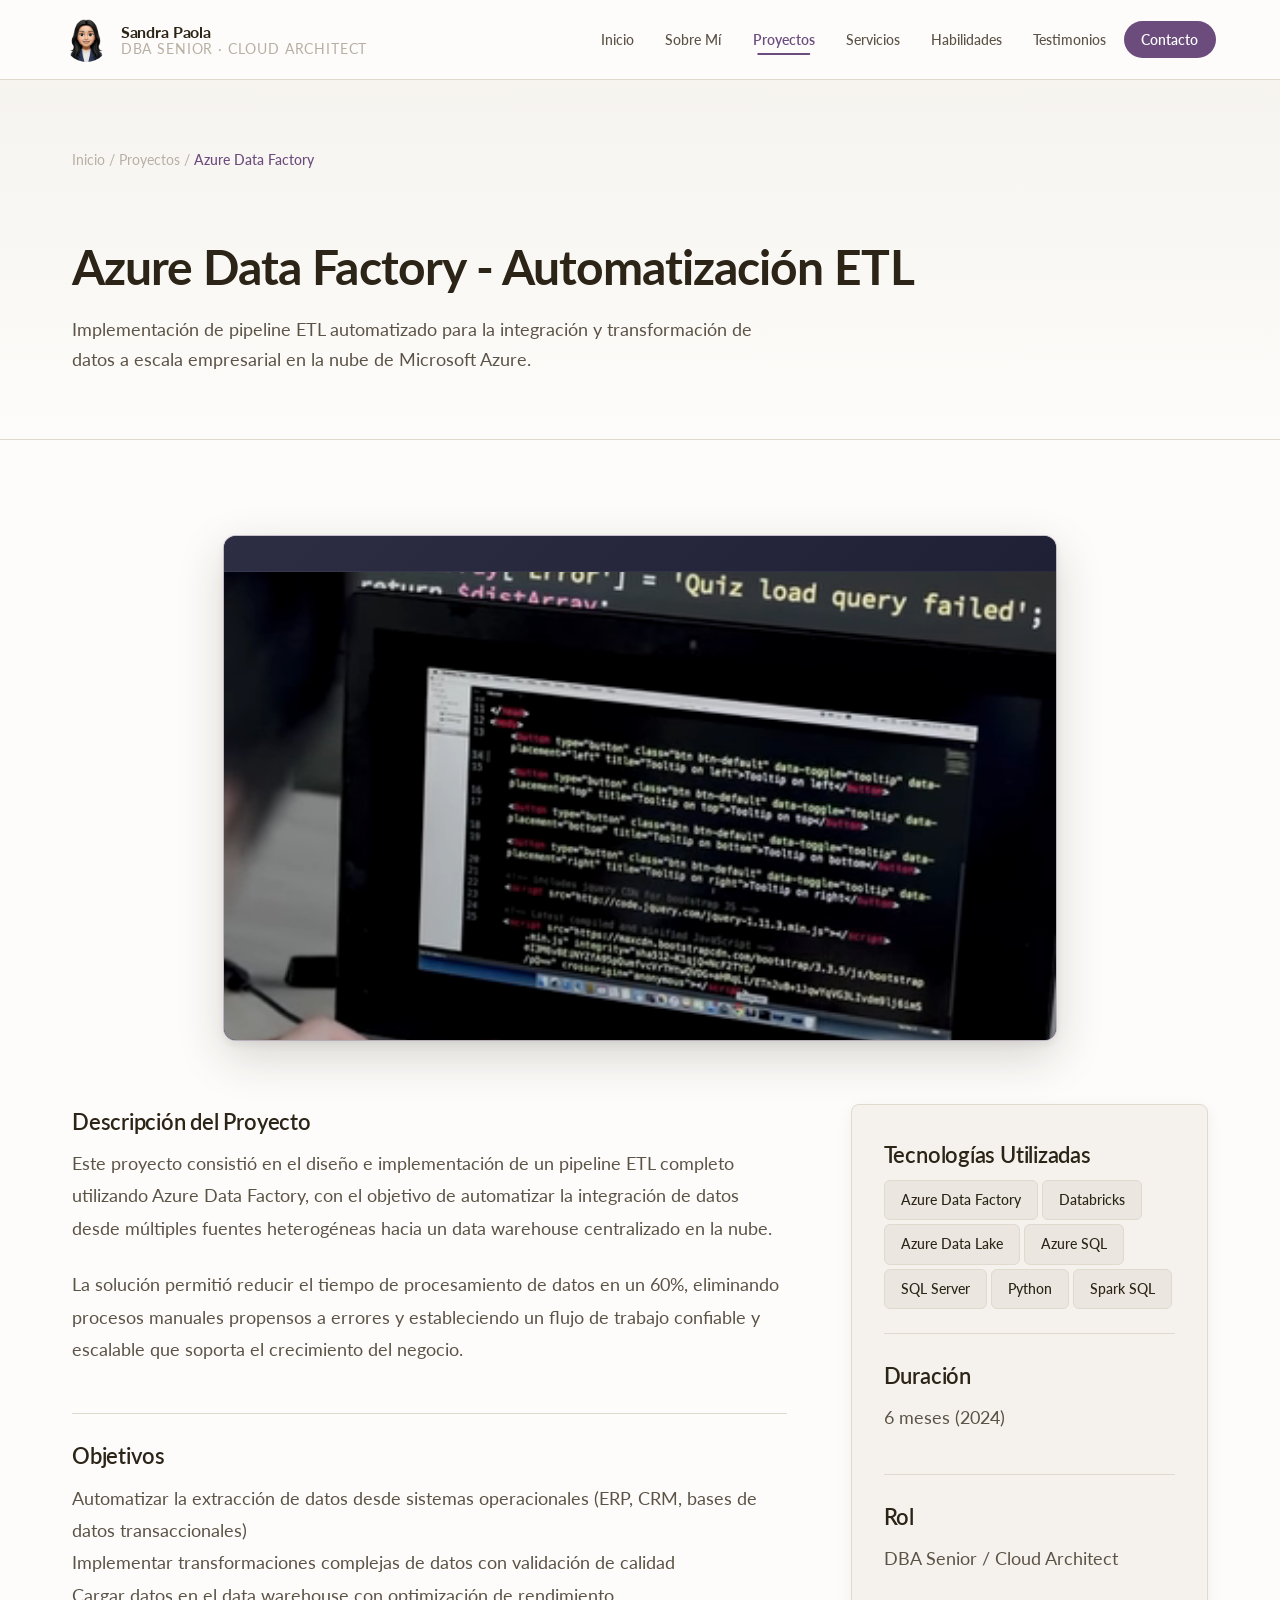
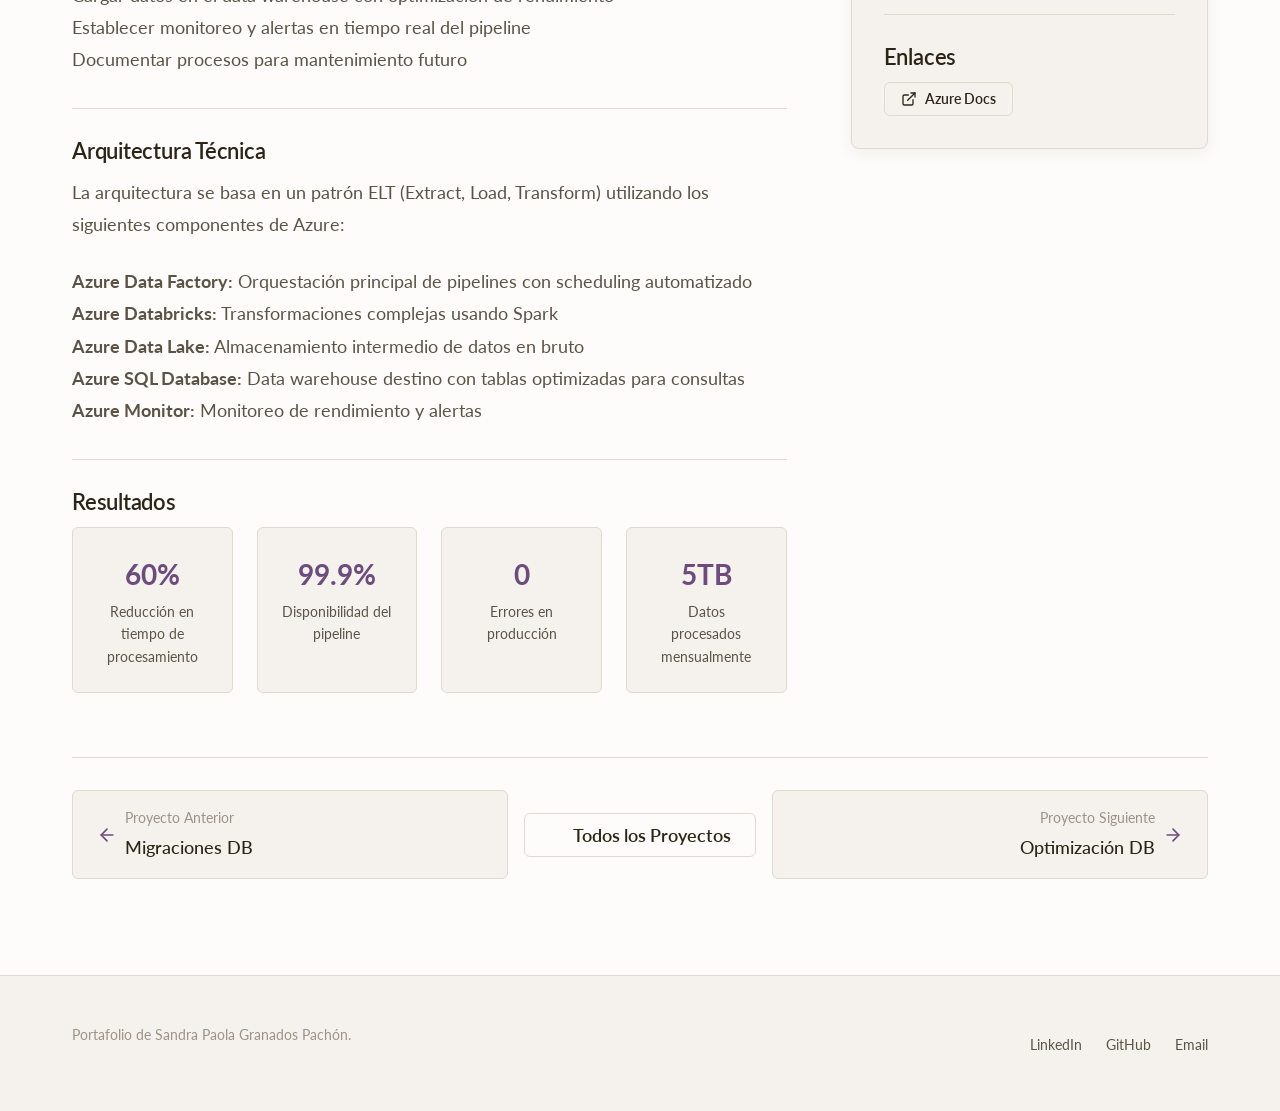
==== commit 60fc59c0: "Correciones completas" ====
--- a/proyectos/azure-data-factory.html
+++ b/proyectos/azure-data-factory.html
@@ -13,6 +13,7 @@
   <meta property="og:url" content="https://sandrapaola.github.io/portfolio/proyectos/azure-data-factory.html">
   <meta property="og:image" content="../assets/memoji-paola.jpg">
   <meta name="twitter:card" content="summary_large_image">
+  <meta name="twitter:url" content="https://sandrapaola.github.io/portfolio/proyectos/azure-data-factory.html">
   <meta name="twitter:title" content="Azure Data Factory - Automatización ETL | Sandra Paola Granados">
   <meta name="twitter:description" content="Automatización ETL con Azure Data Factory. Soluciones de integración y transformación de datos a escala empresarial.">
   <meta name="twitter:image" content="../assets/memoji-paola.jpg">
@@ -192,7 +193,7 @@
 
             <div class="project-detail__section reveal">
               <h3 class="project-detail__section-title">Enlaces</h3>
-              <div class="flex flex--gap-md">
+              <div class="project-detail__links">
                 <a href="https://azure.microsoft.com" class="btn btn--secondary btn--sm" target="_blank" rel="noreferrer" title="Documentación de Azure">
                   <svg width="16" height="16"><use href="../assets/icons/icons.svg#icon-external-link"/></svg>
                   Azure Docs
--- a/css/base.css
+++ b/css/base.css
@@ -114,10 +114,6 @@
   --color-overlay-gallery: rgba(44, 36, 23, 0.6);
   --color-overlay-lightbox: rgba(0, 0, 0, 0.85);
   --color-shadow-lightbox: rgba(0, 0, 0, 0.3);
-  --color-badge-primary: rgba(107, 76, 125, 0.15);
-  --color-badge-success: rgba(95, 107, 82, 0.15);
-  --color-badge-warning: rgba(184, 150, 62, 0.15);
-  --color-badge-danger: rgba(139, 58, 58, 0.15);
   --color-focus-glow: rgba(184, 150, 62, 0.15);
   --color-focus-error: rgba(139, 58, 58, 0.15);
   --color-spinner-border: rgba(253, 252, 250, 0.4);
@@ -138,7 +134,6 @@
   --font-size-h4: clamp(1.125rem, 2vw + 0.25rem, 1.375rem);
   --font-size-body: clamp(1rem, 1.5vw, 1.125rem);
   --font-size-small: clamp(0.875rem, 1vw, 0.875rem);
-  --font-size-xs: clamp(0.75rem, 0.8vw, 0.75rem);
 
   --font-weight-regular: 400;
   --font-weight-medium: 500;
@@ -245,7 +240,7 @@
   outline-offset: 2px;
 }
 
-/* === ESTRUCTURA DE CONTENEDORES Y REJILLAS (LAYOUT) === */
+/* === CONTENEDOR Y SECCIONES (LAYOUT) === */
 .container {
   width: 100%;
   max-width: var(--max-width);
@@ -253,139 +248,16 @@
   padding: 0 var(--space-lg);
 }
 
-.container--narrow {
-  max-width: 56.25rem;
-}
-
-.container--wide {
-  max-width: 87.5rem;
-}
-
 .section {
   padding: var(--space-4xl) 0;
 }
 
-.section--compact {
-  padding: var(--space-3xl) 0;
-}
-
-.grid {
-  display: grid;
-  gap: var(--space-xl);
-}
-
-.grid--cols-two { grid-template-columns: repeat(2, 1fr); }
-.grid--cols-three { grid-template-columns: repeat(3, 1fr); }
-.grid--cols-four { grid-template-columns: repeat(4, 1fr); }
-.grid--auto { grid-template-columns: repeat(auto-fit, minmax(18.75rem, 1fr)); }
-.grid--auto-sm { grid-template-columns: repeat(auto-fit, minmax(15.625rem, 1fr)); }
-
-.flex { display: flex; }
-.flex--center { display: flex; align-items: center; justify-content: center; }
-.flex--between { display: flex; align-items: center; justify-content: space-between; }
-.flex--column { flex-direction: column; }
-.flex--wrap { flex-wrap: wrap; }
-.flex--gap-sm { gap: var(--space-sm); }
-.flex--gap-md { gap: var(--space-md); }
-.flex--gap-lg { gap: var(--space-lg); }
-.flex--gap-xl { gap: var(--space-xl); }
-
-.align-center { align-items: center; }
-.align-start { align-items: flex-start; }
-.align-end { align-items: flex-end; }
-.justify-center { justify-content: center; }
-.justify-between { justify-content: space-between; }
-.justify-end { justify-content: flex-end; }
-
-.text-center { text-align: center; }
-.text-left { text-align: left; }
-.text-right { text-align: right; }
-
-.mx-auto { margin-left: auto; margin-right: auto; }
-.mt-sm { margin-top: var(--space-sm); }
-.mt-md { margin-top: var(--space-md); }
-.mt-lg { margin-top: var(--space-lg); }
-.mt-xl { margin-top: var(--space-xl); }
-.mt-2xl { margin-top: var(--space-2xl); }
-.mt-3xl { margin-top: var(--space-3xl); }
-
-.mb-sm { margin-bottom: var(--space-sm); }
-.mb-md { margin-bottom: var(--space-md); }
-.mb-lg { margin-bottom: var(--space-lg); }
-.mb-xl { margin-bottom: var(--space-xl); }
-.mb-2xl { margin-bottom: var(--space-2xl); }
-.mb-3xl { margin-bottom: var(--space-3xl); }
-
-.p-sm { padding: var(--space-sm); }
-.p-md { padding: var(--space-md); }
-.p-lg { padding: var(--space-lg); }
-.p-xl { padding: var(--space-xl); }
-
-.divider {
-  width: 100%;
-  height: 0.0625rem;
-  background-color: var(--color-border-primary);
-  margin: var(--space-xl) 0;
-}
-
-.divider--gradient {
-  background: linear-gradient(90deg, transparent, var(--color-border-primary), transparent);
-}
-
-.card {
-  display: flex;
-  flex-direction: column;
-  background-color: var(--color-bg-secondary);
-  border: 0.0625rem solid var(--color-border-primary);
-  border-radius: var(--radius-md);
-  overflow: hidden;
-  transition: transform var(--transition-base), box-shadow var(--transition-base);
-}
-
-.card:hover {
-  transform: translateY(-0.25rem);
-  box-shadow: var(--shadow-lg);
-}
-
-.card:active {
-  transform: translateY(-0.125rem);
-  box-shadow: var(--shadow-md);
-}
-
-.card__body {
-  padding: var(--space-lg);
-  flex: 1;
-}
-
-.card__footer {
-  padding: var(--space-md) var(--space-lg);
-  border-top: 0.0625rem solid var(--color-border-primary);
-  background-color: var(--color-bg-tertiary);
-}
-
+/* Rejilla que organiza las tarjetas de proyectos */
 .projects-grid {
   display: grid;
   grid-template-columns: repeat(auto-fit, minmax(21.875rem, 1fr));
   gap: var(--space-xl);
 }
-
-.breadcrumb {
-  display: flex;
-  align-items: center;
-  gap: var(--space-sm);
-  font-size: var(--font-size-small);
-  color: var(--color-text-secondary);
-  margin-bottom: var(--space-xl);
-}
-
-.breadcrumb__separator { color: var(--color-text-muted); }
-.breadcrumb__link {
-  color: var(--color-accent-primary);
-  transition: color var(--transition-fast);
-}
-.breadcrumb__link:hover { color: var(--color-accent-secondary); }
-.breadcrumb__link:active { opacity: 0.7; }
-.breadcrumb__current { color: var(--color-text-primary); }
 
 /* === ANIMACIONES Y EFECTOS === */
 .reveal {
@@ -415,16 +287,6 @@
 .reveal-stagger .reveal:nth-child(5) { transition-delay: 320ms; }
 .reveal-stagger .reveal:nth-child(6) { transition-delay: 400ms; }
 
-@keyframes fadeInUp {
-  from { opacity: 0; transform: translateY(1rem); }
-  to { opacity: 1; transform: translateY(0); }
-}
-
-@keyframes fadeIn {
-  from { opacity: 0; }
-  to { opacity: 1; }
-}
-
 @keyframes marquee {
   0% { transform: translateX(0); }
   100% { transform: translateX(-50%); }
@@ -433,21 +295,6 @@
 @keyframes typing {
   from { width: 0; }
   to { width: 100%; }
-}
-
-@keyframes blinkCaret {
-  0%, 50% { border-color: transparent; }
-  51%, 100% { border-color: var(--color-text-primary); }
-}
-
-@keyframes slideInRight {
-  from { opacity: 0; transform: translateX(1.875rem); }
-  to { opacity: 1; transform: translateX(0); }
-}
-
-@keyframes slideInLeft {
-  from { opacity: 0; transform: translateX(-1.875rem); }
-  to { opacity: 1; transform: translateX(0); }
 }
 
 @keyframes spin {
@@ -465,38 +312,25 @@
   display: inline-block;
 }
 
-.hover-lift {
-  transition: transform var(--transition-fast), box-shadow var(--transition-fast);
-}
-
-.hover-lift:hover {
-  transform: translateY(-0.25rem);
-  box-shadow: var(--shadow-lg);
-}
-
-.hover-lift:active {
-  transform: translateY(-0.125rem);
-  box-shadow: var(--shadow-md);
-}
-
 /* Ajustes cuando el sistema operativo tiene desactivadas las animaciones */
 @media (prefers-reduced-motion: reduce) {
-  html { scroll-behavior: auto !important; }
+  html {
+    scroll-behavior: auto;
+  }
   
-  html, body, div, span, h1, h2, h3, h4, h5, h6, p, a, img, picture, video, canvas, svg, button, input, textarea, select, label, form, section, article, nav, header, footer, main, ul, ol, li {
-    animation-duration: 0.01ms !important;
-    animation-iteration-count: 1 !important;
-    transition-duration: 0.01ms !important;
+  *,
+  *::before,
+  *::after {
+    animation-duration: 0.01ms;
+    animation-iteration-count: 1;
+    transition-duration: 0.01ms;
   }
 
-  .reveal, .reveal--left {
-    animation-duration: 0.01ms !important;
-    animation-iteration-count: 1 !important;
-    transition-duration: 0.01ms !important;
-  }
-
+  .reveal,
+  .reveal--left,
   .loading-spinner {
-    animation-duration: 0.01ms !important;
-    animation-iteration-count: 1 !important;
+    animation-duration: 0.01ms;
+    animation-iteration-count: 1;
+    transition-duration: 0.01ms;
   }
 }
--- a/css/main.css
+++ b/css/main.css
@@ -51,37 +51,8 @@
 }
 .btn--secondary:active { transform: scale(0.98); }
 
-/* Botón simple sin fondo */
-.btn--ghost {
-  background-color: transparent;
-  color: var(--color-accent-primary);
-}
-.btn--ghost:hover { background-color: var(--color-bg-tertiary); }
-.btn--ghost:active { opacity: 0.7; }
-
 .btn--sm { padding: 0.5rem 1rem; font-size: var(--font-size-small); }
 .btn--lg { padding: 1rem 2rem; font-size: 1.125rem; }
-.btn--icon { padding: 0.75rem; }
-.btn--icon.btn--sm { padding: 0.5rem; }
-.btn--icon.btn--lg { padding: 1rem; }
-
-/* Pequeñas etiquetas redondeadas */
-.badge {
-  display: inline-flex;
-  align-items: center;
-  padding: 0.25rem 0.75rem;
-  font-family: var(--font-body);
-  font-size: 0.75rem;
-  font-weight: var(--font-weight-medium);
-  line-height: 1;
-  border-radius: var(--radius-full);
-  background-color: var(--color-bg-tertiary);
-  color: var(--color-text-secondary);
-}
-.badge--primary { background-color: var(--color-badge-primary); color: var(--color-accent-primary); }
-.badge--success { background-color: var(--color-badge-success); color: var(--color-accent-success); }
-.badge--warning { background-color: var(--color-badge-warning); color: var(--color-gold-primary); }
-.badge--danger { background-color: var(--color-badge-danger); color: var(--color-accent-danger); }
 
 /* Etiquetas de tecnologías */
 .tag {
@@ -107,67 +78,6 @@
   background-color: var(--color-bg-tertiary);
   transform: scale(0.97);
 }
-.tag__icon { width: 1rem; height: 1rem; }
-
-/* Carteles flotantes de información */
-.tooltip { position: relative; }
-.tooltip__content {
-  position: absolute;
-  bottom: 100%;
-  left: 50%;
-  transform: translateX(-50%) translateY(-0.5rem);
-  padding: 0.5rem 0.75rem;
-  font-family: var(--font-body);
-  font-size: 0.75rem;
-  font-weight: var(--font-weight-medium);
-  color: var(--color-text-primary);
-  background-color: var(--color-bg-primary);
-  border: 0.0625rem solid var(--color-border-primary);
-  border-radius: var(--radius-sm);
-  white-space: nowrap;
-  opacity: 0;
-  visibility: hidden;
-  transition: opacity var(--transition-fast), visibility var(--transition-fast), transform var(--transition-fast);
-  pointer-events: none;
-  z-index: 10;
-  box-shadow: var(--shadow-md);
-}
-.tooltip:hover .tooltip__content {
-  opacity: 1;
-  visibility: visible;
-  transform: translateX(-50%) translateY(-0.25rem);
-}
-
-/* Líneas de separación elegantes con texto */
-.separator {
-  display: flex;
-  align-items: center;
-  gap: var(--space-md);
-  color: var(--color-text-muted);
-  font-family: var(--font-body);
-  font-size: var(--font-size-small);
-  text-transform: uppercase;
-  letter-spacing: 0.1em;
-}
-.separator::before,
-.separator::after {
-  content: '';
-  flex: 1;
-  height: 0.0625rem;
-  background-color: var(--color-border-primary);
-}
-
-/* Efecto de carga esqueleto */
-.skeleton {
-  background: linear-gradient(90deg, var(--color-bg-tertiary) 25%, var(--color-bg-secondary) 50%, var(--color-bg-tertiary) 75%);
-  background-size: 200% 100%;
-  animation: skeleton-loading 1.5s infinite both;
-  border-radius: var(--radius-md);
-}
-@keyframes skeleton-loading {
-  0% { background-position: 200% 0; }
-  100% { background-position: -200% 0; }
-}
 
 /* Botones redondos con icono */
 .icon-btn {
@@ -193,32 +103,6 @@
   color: var(--color-accent-secondary);
 }
 .icon-btn svg { width: 1.25rem; height: 1.25rem; }
-
-/* Fotos de perfil redondeadas */
-.avatar {
-  width: 3.75rem;
-  height: 3.75rem;
-  border-radius: var(--radius-full);
-  object-fit: cover;
-  border: 0.125rem solid var(--color-border-primary);
-}
-.avatar--lg { width: 6.25rem; height: 6.25rem; }
-.avatar--xl { width: 9.375rem; height: 9.375rem; }
-
-/* Barra de progreso */
-.progress {
-  width: 100%;
-  height: 0.5rem;
-  background-color: var(--color-bg-tertiary);
-  border-radius: var(--radius-full);
-  overflow: hidden;
-}
-.progress__bar {
-  height: 100%;
-  background-color: var(--color-accent-primary);
-  border-radius: var(--radius-full);
-  transition: width var(--transition-slow);
-}
 
 /* ========================================
    2. CABECERA Y LOGO
@@ -231,7 +115,7 @@
   height: var(--header-height);
   background-color: var(--color-bg-primary);
   border-bottom: 0.0625rem solid var(--color-border-primary);
-  z-index: 200;
+  z-index: 10;
   /* Transición suave al reducirse con el scroll */
   transition: height 0.3s ease, box-shadow 0.3s ease;
 }
@@ -317,7 +201,7 @@
 .header__logo-role {
   font-family: var(--font-body);
   font-weight: 400;
-  font-size: 0.7rem;
+  font-size: 0.875rem;
   color: var(--color-text-tertiary);
   letter-spacing: 0.06em;
   text-transform: uppercase;
@@ -520,6 +404,17 @@
 /* ========================================
    4. SECCIONES: SOBRE MÍ, SERVICIOS Y HABILIDADES
    ======================================== */
+
+/* Título y subtítulo centrados que se repiten en varias secciones */
+.section__title {
+  text-align: center;
+}
+
+.section__subtitle {
+  text-align: center;
+  margin-bottom: var(--space-3xl);
+}
+
 .about { background-color: var(--color-bg-primary); }
 .about__grid {
   display: grid;
@@ -625,7 +520,7 @@
 .about__cert-info { display: flex; flex-direction: column; gap: 0.125rem; text-align: left; }
 .about__cert-title { font-weight: var(--font-weight-semibold); color: var(--color-text-primary); font-size: var(--font-size-body); }
 .about__cert-institution { font-size: var(--font-size-small); color: var(--color-text-secondary); line-height: 1.3; }
-.about__cert-year { font-size: var(--font-size-xs); color: var(--color-accent-primary); font-weight: var(--font-weight-semibold); }
+.about__cert-year { font-size: var(--font-size-small); color: var(--color-accent-primary); font-weight: var(--font-weight-semibold); }
 
 /* Sección Servicios */
 .services { background-color: var(--color-bg-secondary); }
@@ -866,7 +761,7 @@
   align-items: center;
   gap: var(--space-xs);
   font-family: var(--font-body);
-  font-size: 0.75rem;
+  font-size: 0.875rem;
   font-weight: var(--font-weight-semibold);
   color: var(--color-gold-primary);
   text-transform: uppercase;
@@ -876,7 +771,7 @@
 .project-card__title { font-size: var(--font-size-h4); font-weight: var(--font-weight-semibold); color: var(--color-text-primary); margin-bottom: var(--space-sm); line-height: 1.3; }
 .project-card__description { font-family: var(--font-body); font-size: var(--font-size-small); color: var(--color-text-secondary); line-height: 1.6; margin-bottom: var(--space-lg); flex: 1; }
 .project-card__tech { display: flex; flex-wrap: wrap; gap: var(--space-xs); margin-bottom: var(--space-md); list-style: none; }
-.project-card__tech-tag { padding: 0.25rem 0.5rem; font-family: var(--font-body); font-size: 0.7rem; font-weight: var(--font-weight-medium); color: var(--color-text-secondary); background-color: var(--color-bg-tertiary); border-radius: var(--radius-sm); }
+.project-card__tech-tag { padding: 0.25rem 0.5rem; font-family: var(--font-body); font-size: 0.875rem; font-weight: var(--font-weight-medium); color: var(--color-text-secondary); background-color: var(--color-bg-tertiary); border-radius: var(--radius-sm); }
 .project-card__footer { display: flex; align-items: center; justify-content: space-between; padding: var(--space-md) var(--space-lg); border-top: 0.0625rem solid var(--color-border-primary); background-color: var(--color-bg-primary); }
 
 .project-card__link {
@@ -1140,6 +1035,14 @@
   right: 0;
   height: 0.1875rem;
   background: linear-gradient(90deg, var(--color-accent-primary), var(--color-gold-primary), transparent);
+}
+
+/* Migas de pan de las subpáginas de proyecto */
+.breadcrumb {
+  display: flex;
+  align-items: center;
+  gap: var(--space-sm);
+  margin-bottom: var(--space-xl);
 }
 
 .breadcrumb__list {
@@ -1277,6 +1180,13 @@
   list-style: none;
 }
 
+/* Fila de enlaces (botones) dentro de una sección del detalle */
+.project-detail__links {
+  display: flex;
+  flex-wrap: wrap;
+  gap: var(--space-md);
+}
+
 /* Navegación entre proyectos: fila balanceada con estilo */
 .project-detail__nav {
   display: flex;
@@ -1294,7 +1204,7 @@
 .lightbox {
   position: fixed;
   inset: 0;
-  z-index: 100;
+  z-index: 8;
   display: flex;
   align-items: center;
   justify-content: center;
--- a/css/responsive.css
+++ b/css/responsive.css
@@ -14,7 +14,7 @@
     min-height: 70px;
     background-color: var(--color-bg-primary);
     border-bottom: 0.0625rem solid var(--color-border-primary);
-    z-index: 200;
+    z-index: 10;
   }
 
   .header__container {
@@ -41,7 +41,7 @@
     pointer-events: none;
     visibility: hidden;
     transition: opacity 0.2s ease, visibility 0.2s ease;
-    z-index: 500;
+    z-index: 9;
   }
 
   /* Al añadir is-open, el panel aparece con un fade suave */
@@ -116,7 +116,7 @@
     cursor: pointer;
     gap: 0.35rem;
     padding: 0;
-    z-index: 600;
+    z-index: 10;
   }
 
   .header__menu-btn-line {
@@ -309,8 +309,7 @@
     border: 2px solid CanvasText;
   }
 
-  .tag,
-  .badge {
+  .tag {
     border: 1px solid CanvasText;
   }
 }
